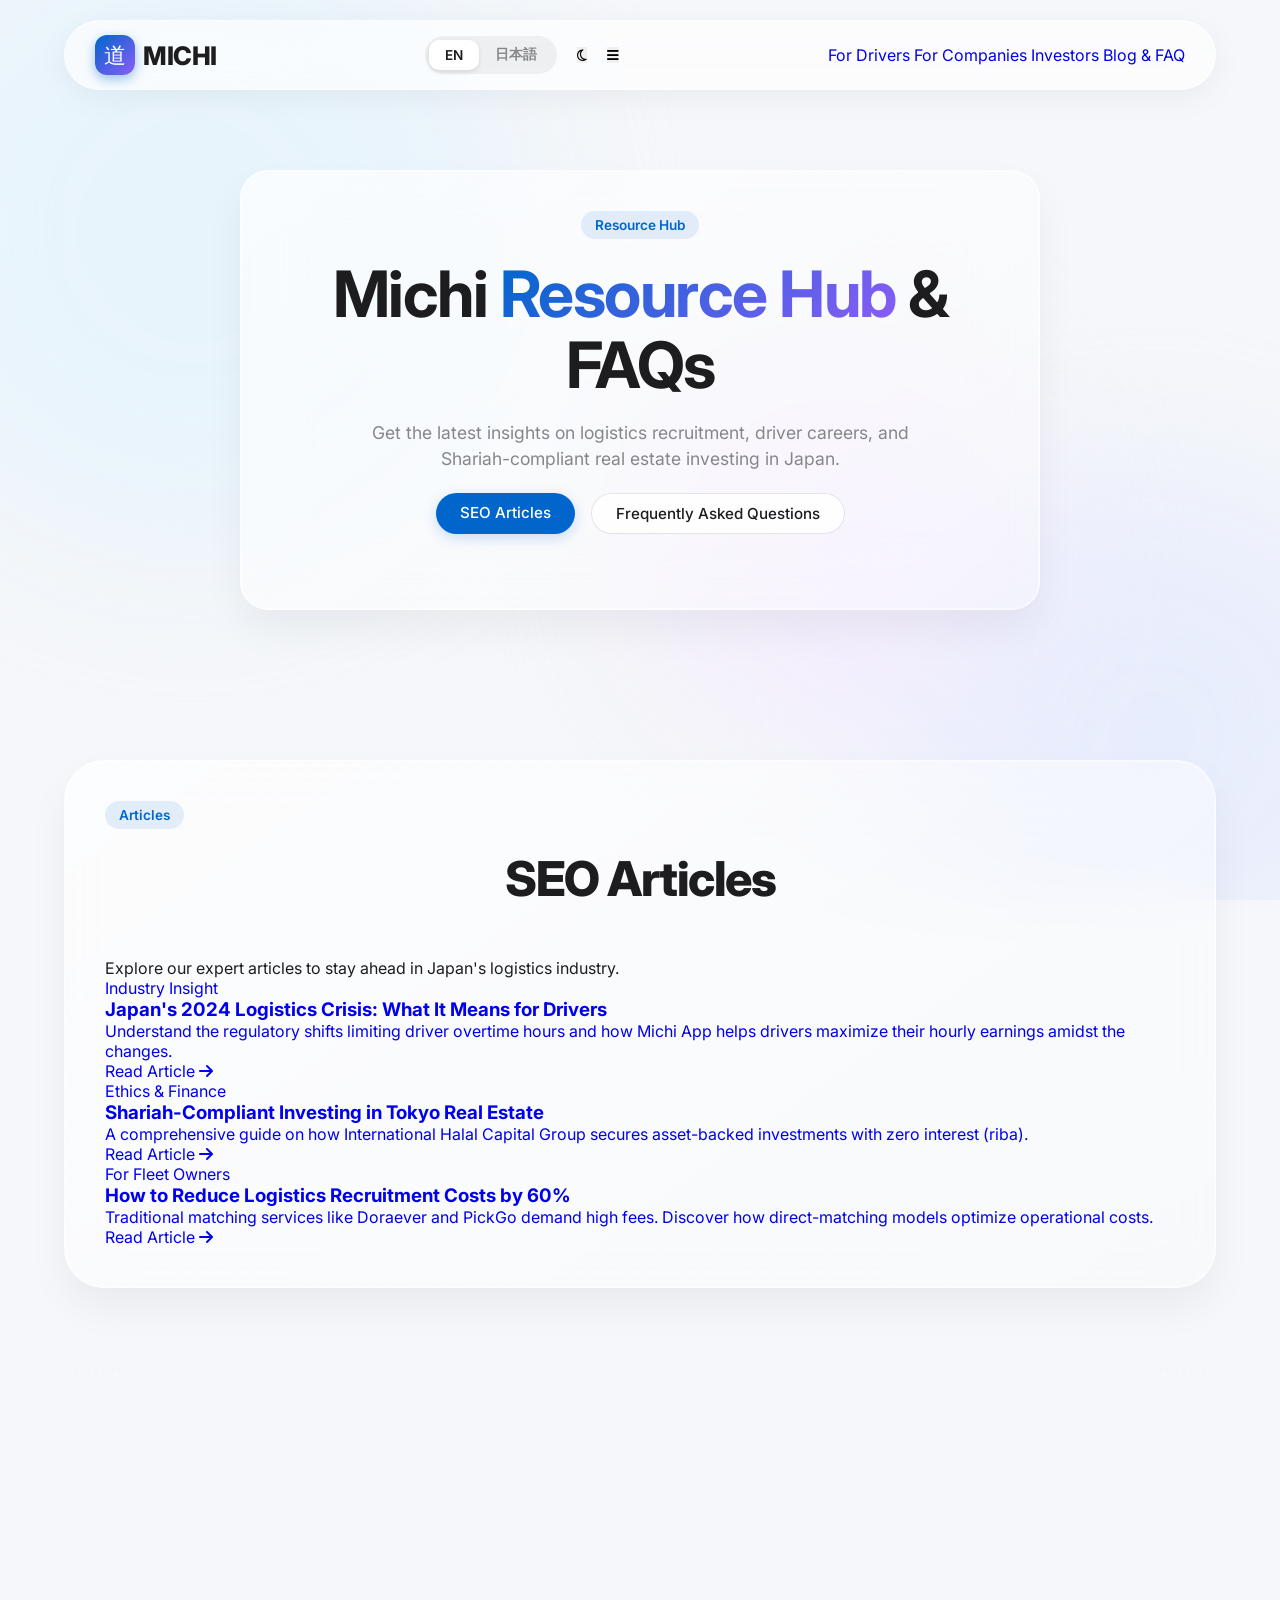
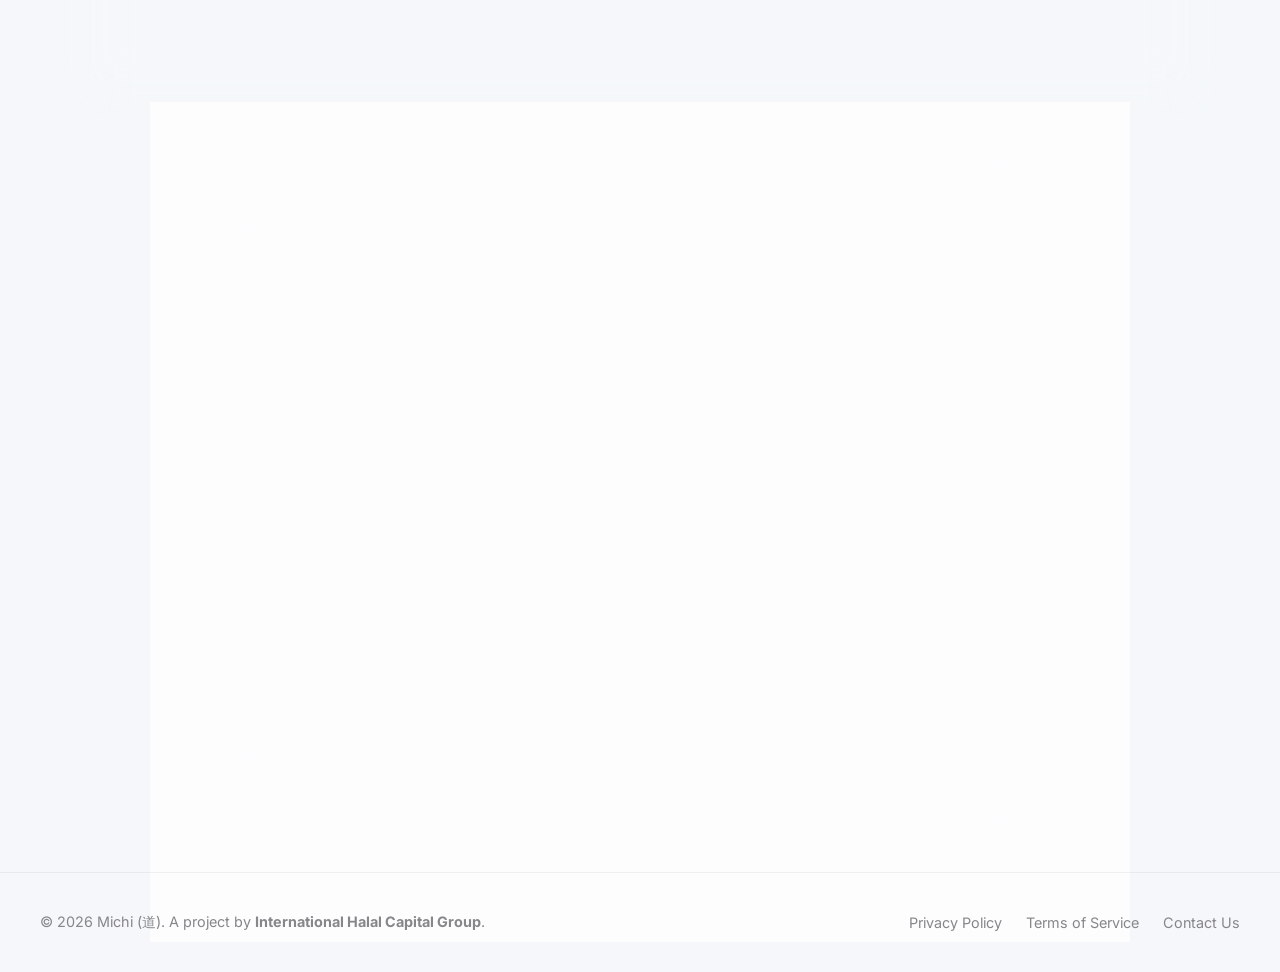
==== blog.html @ d2939b4d "Unify card margins, paddings, and alignment to 90% width across all platform landing pages for cross" ====
<!DOCTYPE html>
<html lang="en">
<head>
    <meta charset="UTF-8">
    <meta name="viewport" content="width=device-width, initial-scale=1.0">
    <title data-i18n="page_title">Michi App (道) | Premium Driver & Logistics Jobs in Japan</title>
    <meta name="description" content="Looking for driver jobs in Japan? Michi App connects professional drivers with top logistics and transport companies. Find reliable drivers or get high-paying driver jobs today.">
    <meta name="keywords" content="Michi, Michi App, Michi Japan, driver jobs Japan, Japan driver recruitment, logistics jobs Japan, find truck driver Japan, logistics matching, 日本のドライバー求人, トラック運転手 求人, 軽貨物ドライバー, 求人マッチング, 道 アプリ, michi アプリ">
    <meta name="author" content="Michi Japan">
    <link rel="canonical" href="https://michi.jp.net/blog.html">
    <link rel="icon" type="image/svg+xml" href="./favicon.svg?v=2">
    <link rel="stylesheet" href="./styles.css">

    <!-- Open Graph / Facebook / Telegram -->
    <meta property="og:type" content="website">
    <meta property="og:url" content="https://michi.jp.net/blog.html">
    <meta property="og:title" content="Michi App (道) | Premium Driver & Logistics Jobs in Japan">
    <meta property="og:description" content="Looking for driver jobs in Japan? Michi App connects professional drivers with top logistics and transport companies. Find reliable drivers or get high-paying driver jobs today.">
    <meta property="og:image" content="https://michi.jp.net/phone-mockup.png">

    <!-- Twitter -->
    <meta property="twitter:card" content="summary_large_image">
    <meta property="twitter:url" content="https://michi.jp.net/blog.html">
    <meta property="twitter:title" content="Michi App (道) | Premium Driver & Logistics Jobs in Japan">
    <meta property="twitter:description" content="Looking for driver jobs in Japan? Michi App connects professional drivers with top logistics and transport companies. Find reliable drivers or get high-paying driver jobs today.">
    <meta property="twitter:image" content="https://michi.jp.net/phone-mockup.png">

    <!-- Using Google Fonts for clean, modern typography similar to iOS -->
    <link rel="preconnect" href="https://fonts.googleapis.com">
    <link rel="preconnect" href="https://fonts.gstatic.com" crossorigin>
    <link href="https://fonts.googleapis.com/css2?family=Inter:wght@300;400;500;600;700;800;900&display=swap" rel="stylesheet">
    <link rel="stylesheet" href="https://cdnjs.cloudflare.com/ajax/libs/font-awesome/6.4.0/css/all.min.css">
</head>
<body>
    <div class="background-blobs">
        <div class="blob blob-1"></div>
        <div class="blob blob-2"></div>
        <div class="blob blob-3"></div>
    </div>

    <nav class="glass-nav">
        <a href="./index.html" class="logo" style="text-decoration: none; color: inherit; display: flex; align-items: center; gap: 8px;">
            <div class="logo-kanji">道</div>
            MICHI
        </a>
        <div class="nav-actions">
            <div class="lang-switcher">
                <button class="lang-btn active" data-lang="en">EN</button>
                <button class="lang-btn" data-lang="ja">日本語</button>
            </div>
            <button class="theme-toggle-btn" id="theme-toggle" aria-label="Toggle theme">
                <i class="fa-regular fa-moon theme-icon-dark"></i>
                <i class="fa-regular fa-sun theme-icon-light" style="display: none;"></i>
            </button>
            <button class="menu-toggle-btn" id="menu-toggle" aria-label="Toggle navigation">
                <i class="fa-solid fa-bars"></i>
            </button>
        </div>
        <div class="dropdown-menu" id="nav-dropdown">
            <a href="./drivers.html" data-i18n="nav_drivers">For Drivers</a>
            <a href="./companies.html" data-i18n="nav_companies">For Companies</a>
            <a href="./investors.html" data-i18n="nav_investors">Investors</a>
            <a href="./blog.html" class="active" data-i18n="nav_blog">Blog & FAQ</a>
        </div>
    </nav>

    <main class="hero-section">
        <div class="glass-container hero-content" style="max-width: 800px; margin: 0 auto; text-align: center;">
            <span class="badge" data-i18n="hero_badge">Resource Hub</span>
            <h1 data-i18n="blog_hero_title">Michi <span class="gradient-text">Resource Hub</span> & FAQs</h1>
            <p class="description" data-i18n="blog_hero_desc" style="max-width: 600px; margin: 20px auto;">
                Get the latest insights on logistics recruitment, driver careers, and Shariah-compliant real estate investing in Japan.
            </p>
            <div class="cta-group" style="justify-content: center;">
                <a href="#articles" class="primary-btn" data-i18n="blog_tab_articles">SEO Articles</a>
                <a href="#faq" class="secondary-btn" data-i18n="blog_tab_faqs">Frequently Asked Questions</a>
            </div>
        </div>
    </main>

    <!-- SEO Articles Section -->
    <section class="investor-section glass-container" id="articles">
        <div class="investor-header">
            <span class="badge" data-i18n="blog_tab_articles">Articles</span>
            <h2 data-i18n="blog_tab_articles">SEO Articles</h2>
            <p class="section-subtitle" data-i18n="blog_hero_desc">Explore our expert articles to stay ahead in Japan's logistics industry.</p>
        </div>
        <div class="blog-grid">
            <!-- Article 1 -->
            <a href="#" class="blog-card">
                <div>
                    <span class="blog-card-tag" data-i18n="article1_tag">Industry Insight</span>
                    <h3 class="blog-card-title" data-i18n="article1_title">Japan's 2024 Logistics Crisis: What It Means for Drivers</h3>
                    <p class="blog-card-desc" data-i18n="article1_desc">Understand the regulatory shifts limiting driver overtime hours and how Michi App helps drivers maximize their hourly earnings amidst the changes.</p>
                </div>
                <div class="blog-card-more">
                    <span data-i18n="article_read_more">Read Article</span> <i class="fa-solid fa-arrow-right"></i>
                </div>
            </a>
            <!-- Article 2 -->
            <a href="#" class="blog-card">
                <div>
                    <span class="blog-card-tag" data-i18n="article2_tag">Ethics & Finance</span>
                    <h3 class="blog-card-title" data-i18n="article2_title">Shariah-Compliant Investing in Tokyo Real Estate</h3>
                    <p class="blog-card-desc" data-i18n="article2_desc">A comprehensive guide on how International Halal Capital Group secures asset-backed investments with zero interest (riba).</p>
                </div>
                <div class="blog-card-more">
                    <span data-i18n="article_read_more">Read Article</span> <i class="fa-solid fa-arrow-right"></i>
                </div>
            </a>
            <!-- Article 3 -->
            <a href="#" class="blog-card">
                <div>
                    <span class="blog-card-tag" data-i18n="article3_tag">For Fleet Owners</span>
                    <h3 class="blog-card-title" data-i18n="article3_title">How to Reduce Logistics Recruitment Costs by 60%</h3>
                    <p class="blog-card-desc" data-i18n="article3_desc">Traditional matching services like Doraever and PickGo demand high fees. Discover how direct-matching models optimize operational costs.</p>
                </div>
                <div class="blog-card-more">
                    <span data-i18n="article_read_more">Read Article</span> <i class="fa-solid fa-arrow-right"></i>
                </div>
            </a>
        </div>
    </section>

    <!-- FAQ Section -->
    <section class="faq-section glass-container" id="faq">
        <h2 class="faq-title" data-i18n="faq_title">Frequently Asked Questions</h2>
        <div class="faq-container">
            <div class="faq-item">
                <button class="faq-question">
                    <span data-i18n="faq_q1">What is Michi App (道) Driver Ecosystem?</span>
                    <span class="faq-icon-wrapper">
                        <i class="fa-solid fa-plus faq-icon"></i>
                    </span>
                </button>
                <div class="faq-answer">
                    <p data-i18n="faq_a1">Michi App is a next-generation logistics matching platform in Japan that directly connects reliable drivers with transport companies. We offer various high-paying options from truck driving to light cargo gig deliveries.</p>
                </div>
            </div>
            <div class="faq-item">
                <button class="faq-question">
                    <span data-i18n="faq_q2">How does it compare to Doraever, PickGo, or Hako-bell?</span>
                    <span class="faq-icon-wrapper">
                        <i class="fa-solid fa-plus faq-icon"></i>
                    </span>
                </button>
                <div class="faq-answer">
                    <p data-i18n="faq_a2">Unlike traditional platforms like Doraever, PickGo, or Hako-bell, Michi provides a unified ecosystem where onboarding is simplified, applications are processed in one-tap, and drivers receive bonus rewards and vehicle support.</p>
                </div>
            </div>
            <div class="faq-item">
                <button class="faq-question">
                    <span data-i18n="faq_q3">Are there high-paying part-time (arubaito) and easy jobs?</span>
                    <span class="faq-icon-wrapper">
                        <i class="fa-solid fa-plus faq-icon"></i>
                    </span>
                </button>
                <div class="faq-answer">
                    <p data-i18n="faq_a3">Yes! We feature highest-paying part-time (arubaito) deliveries and easy, beginner-friendly driving jobs (unlicensed delivery helper or light car driving) starting at high hourly wages.</p>
                </div>
            </div>
            <div class="faq-item">
                <button class="faq-question">
                    <span data-i18n="faq_q4">Can I apply if I have no experience or only a standard license?</span>
                    <span class="faq-icon-wrapper">
                        <i class="fa-solid fa-plus faq-icon"></i>
                    </span>
                </button>
                <div class="faq-answer">
                    <p data-i18n="faq_a4">Absolutely! Many partners on our platform hire drivers with only a standard driver's license (普通免許) for light cargo and local delivery. Full training and onboarding are provided for inexperienced beginners.</p>
                </div>
            </div>
            <div class="faq-item">
                <button class="faq-question">
                    <span data-i18n="role_investor">I am an Investor</span>
                    <span class="faq-icon-wrapper">
                        <i class="fa-solid fa-plus faq-icon"></i>
                    </span>
                </button>
                <div class="faq-answer">
                    <p data-i18n="investor_subtitle">Michi App provides asset-backed, Shariah-compliant investment opportunities, solving Japan's trillion-yen logistics crisis.</p>
                </div>
            </div>
        </div>
    </section>

    <!-- Waitlist Section -->
    <section class="waitlist-section glass-container heavy-glass" id="download">
        <h2 class="dark-heading" data-i18n="download_title">Start Your Journey Today</h2>
        <p class="dark-text large-text" data-i18n="download_desc">Download the Michi app now and connect with Japan's top logistics companies instantly.</p>
        
        <!-- Role Selection Tabs -->
        <div class="role-selector-container">
            <button type="button" class="role-tab active" data-role="driver" data-i18n="role_driver">I am a Driver</button>
            <button type="button" class="role-tab" data-role="company" data-i18n="role_company">I am a Company</button>
            <button type="button" class="role-tab" data-role="investor" data-i18n="role_investor">I am an Investor</button>
        </div>

        <form id="waitlist-form" class="waitlist-form-container">
            <input type="hidden" name="role" id="waitlist-role" value="driver">
            
            <div class="form-inputs-grid">
                <input type="text" name="name" placeholder="Full Name" required class="waitlist-input" id="waitlist-name">
                <input type="email" name="email" placeholder="Email Address" required class="waitlist-input" id="waitlist-email">
                <input type="text" name="company" placeholder="Company Name (Optional)" class="waitlist-input hidden-input" id="waitlist-company">
            </div>
            
            <button type="submit" class="primary-btn large" id="waitlist-submit-btn" data-i18n="btn_join_driver">Join as Driver</button>
        </form>
        <div id="form-message" class="form-message"></div>

        <div class="app-buttons">
            <button type="button" class="store-btn coming-soon"><i class="fa-brands fa-apple"></i> <span data-i18n="download_apple">App Store</span></button>
            <button type="button" class="store-btn coming-soon"><i class="fa-brands fa-google-play"></i> <span data-i18n="download_google">Google Play</span></button>
        </div>
    </section>

    <footer class="glass-footer">
        <div class="footer-content">
            <p data-i18n="footer_copyright">© 2026 Michi (道). A project by <a href="https://halalcapitalgroup.com/" target="_blank" class="parent-company-link"><strong>International Halal Capital Group</strong></a>.</p>
            <div class="footer-links">
                <a href="#" data-i18n="footer_privacy">Privacy Policy</a>
                <a href="#" data-i18n="footer_terms">Terms of Service</a>
                <a href="mailto:info@michi.jp.net" data-i18n="footer_contact">Contact Us</a>
            </div>
        </div>
    </footer>

    <script src="./script.js"></script>
</body>
</html>
---- styles.css ----
:root {
    --bg-color: #f5f7fa;
    --text-main: #1d1d1f;
    --text-secondary: #86868b;
    --primary-color: #0066cc;
    --primary-hover: #004499;
    --glass-bg: rgba(255, 255, 255, 0.65);
    --glass-border: rgba(255, 255, 255, 0.4);
    --glass-shadow: 0 8px 32px rgba(0, 0, 0, 0.05);
    --input-bg: rgba(255, 255, 255, 0.8);
    --input-border: rgba(0, 0, 0, 0.1);
}

body.dark-mode {
    --bg-color: #121214; /* Classic, soft charcoal background (comfortable for night viewing) */
    --text-main: #f5f5f7;
    --text-secondary: #86868b; /* Clean, iOS system gray */
    --primary-color: #0071e3; /* Slightly brighter brand blue for dark mode contrast */
    --primary-hover: #147ce5;
    --glass-bg: rgba(28, 28, 30, 0.5); /* Tactile dark glassmorphism */
    --glass-border: rgba(255, 255, 255, 0.08);
    --glass-shadow: 0 8px 32px rgba(0, 0, 0, 0.25);
    --input-bg: rgba(255, 255, 255, 0.05); /* Cozy dark inputs */
    --input-border: rgba(255, 255, 255, 0.1);
}

/* Dimmer glowing background auroras in dark mode instead of muddy dark colors */
body.dark-mode .blob {
    opacity: 0.15;
}

body.dark-mode .logo-kanji {
    box-shadow: 0 4px 12px rgba(0, 113, 227, 0.3);
}

body.dark-mode .waitlist-form-container {
    background: rgba(28, 28, 30, 0.8);
    box-shadow: 0 10px 30px rgba(0,0,0,0.25);
    border: 1px solid var(--glass-border);
}

body.dark-mode .dark-heading {
    color: #f5f5f7 !important;
}

body.dark-mode .dark-text {
    color: #86868b !important;
}

body.dark-mode .secondary-btn {
    background-color: rgba(255, 255, 255, 0.05);
    border-color: rgba(255, 255, 255, 0.1);
    color: #f5f5f7;
}

body.dark-mode .secondary-btn:hover {
    background-color: rgba(255, 255, 255, 0.1);
}

body.dark-mode .investor-card {
    background: rgba(255, 255, 255, 0.03);
    border-color: rgba(255, 255, 255, 0.08);
}

body.dark-mode .investor-card:hover {
    background: rgba(255, 255, 255, 0.06);
    box-shadow: 0 30px 60px rgba(0, 0, 0, 0.3);
}

/* Active / Click press feedback for a tactile, app-like experience (BonCafe style) */
.primary-btn:active,
.secondary-btn:active,
.theme-toggle:active,
.lang-btn:active,
.store-btn:active,
.investor-card:active,
.feature-card:active {
    transform: translateY(-2px) scale(0.97) !important;
    transition: transform 0.15s cubic-bezier(0.16, 1, 0.3, 1);
}

/* Guarantee Section Styling */
.guarantee-section {
    background: linear-gradient(135deg, rgba(255, 255, 255, 0.8), rgba(0, 102, 204, 0.05));
    border: 1px solid rgba(0, 102, 204, 0.25);
    transition: all 0.3s ease;
}

body.dark-mode .guarantee-section {
    background: linear-gradient(135deg, rgba(28, 28, 30, 0.7), rgba(0, 102, 204, 0.06)) !important;
    border: 1px solid rgba(0, 102, 204, 0.35) !important;
}

* {
    margin: 0;
    padding: 0;
    box-sizing: border-box;
}

a, a:hover, a:focus, a:active {
    text-decoration: none !important;
}

body {
    font-family: 'Inter', -apple-system, BlinkMacSystemFont, "Segoe UI", Roboto, Helvetica, Arial, sans-serif;
    background-color: var(--bg-color);
    color: var(--text-main);
    overflow-x: hidden;
    min-height: 100vh;
}

/* Background animated blobs for modern feel */
.background-blobs {
    position: fixed;
    top: 0;
    left: 0;
    width: 100vw;
    height: 100vh;
    z-index: -1;
    overflow: hidden;
}

.blob {
    position: absolute;
    border-radius: 50%;
    filter: blur(80px);
    opacity: 0.6;
    animation: float 10s infinite ease-in-out alternate;
}

.blob-1 {
    top: -10%;
    left: -10%;
    width: 50vw;
    height: 50vw;
    background: #e0f2fe; /* Light blue */
}

.blob-2 {
    bottom: -10%;
    right: -10%;
    width: 40vw;
    height: 40vw;
    background: #e0e7ff; /* Light indigo */
    animation-delay: -5s;
}

.blob-3 {
    top: 40%;
    left: 50%;
    width: 30vw;
    height: 30vw;
    background: #f3e8ff; /* Light purple */
    animation-delay: -2s;
}

@keyframes float {
    0% { transform: translate(0, 0) scale(1); }
    100% { transform: translate(30px, 50px) scale(1.1); }
}

/* Typography & Utilities */
.jp-text {
    font-size: 0.8em;
    color: var(--text-secondary);
    margin-left: 4px;
}

.jp-subtitle {
    font-size: 1.1rem;
    color: var(--text-secondary);
    margin-bottom: 1.5rem;
    font-weight: 400;
}

.gradient-text {
    background: linear-gradient(135deg, #0066cc, #8b5cf6);
    -webkit-background-clip: text;
    -webkit-text-fill-color: transparent;
    background-clip: text;
}

/* Glassmorphism Utilities */
.glass-nav {
    position: fixed;
    top: 20px;
    left: 50%;
    transform: translateX(-50%);
    width: 90%;
    max-width: 1200px;
    height: 70px;
    background: var(--glass-bg);
    backdrop-filter: blur(20px);
    -webkit-backdrop-filter: blur(20px);
    border: 1px solid var(--glass-border);
    border-radius: 100px;
    display: flex;
    justify-content: space-between;
    align-items: center;
    padding: 0 30px;
    box-shadow: var(--glass-shadow);
    z-index: 100;
}

.glass-nav .logo {
    display: flex;
    align-items: center;
    gap: 12px;
    font-size: 1.6rem;
    font-weight: 800;
    letter-spacing: -0.5px;
}

.logo-kanji {
    display: flex;
    justify-content: center;
    align-items: center;
    width: 40px;
    height: 40px;
    background: linear-gradient(135deg, var(--primary-color), #8b5cf6);
    color: white;
    border-radius: 12px;
    font-size: 1.4rem;
    font-weight: 400;
    box-shadow: 0 4px 12px rgba(0, 102, 204, 0.4);
    font-family: "Yu Mincho", "MS Mincho", serif;
}

.glass-nav .nav-links {
    display: flex;
    gap: 30px;
}

.glass-nav .nav-links a {
    text-decoration: none;
    color: var(--text-main);
    font-weight: 500;
    transition: opacity 0.2s;
}

.glass-nav .nav-links a:hover {
    opacity: 0.7;
}

.nav-actions {
    display: flex;
    align-items: center;
    gap: 20px;
}

.lang-switcher {
    display: flex;
    background: rgba(0,0,0,0.05);
    border-radius: 20px;
    padding: 4px;
}

body.dark-mode .lang-switcher {
    background: rgba(255,255,255,0.05);
}

.theme-toggle {
    background: rgba(0, 0, 0, 0.05);
    border: none;
    width: 36px;
    height: 36px;
    border-radius: 50%;
    display: flex;
    justify-content: center;
    align-items: center;
    color: var(--text-main);
    font-size: 1.1rem;
    cursor: pointer;
    transition: all 0.3s ease;
}

.theme-toggle:hover {
    background: rgba(0, 0, 0, 0.1);
    transform: scale(1.05);
}

body.dark-mode .theme-toggle {
    background: rgba(255, 255, 255, 0.08);
}

body.dark-mode .theme-toggle:hover {
    background: rgba(255, 255, 255, 0.15);
}

.theme-toggle i {
    transition: transform 0.5s ease;
}

.theme-toggle:hover i {
    transform: rotate(15deg);
}

.lang-btn {
    background: transparent;
    border: none;
    padding: 6px 16px;
    border-radius: 10px;
    font-size: 0.85rem;
    font-weight: 600;
    color: var(--text-secondary);
    cursor: pointer;
    transition: all 0.3s ease;
    white-space: nowrap;
}

.lang-btn.active {
    background: white;
    color: var(--text-main);
    box-shadow: 0 2px 5px rgba(0,0,0,0.1);
}

body.dark-mode .lang-btn.active {
    background: rgba(255, 255, 255, 0.15);
    color: var(--text-main);
    box-shadow: 0 2px 5px rgba(0,0,0,0.3);
}

/* Buttons */
button {
    font-family: inherit;
    cursor: pointer;
    border: none;
    transition: all 0.3s ease;
}

.primary-btn {
    background-color: var(--primary-color);
    color: white;
    padding: 10px 24px;
    border-radius: 100px;
    font-weight: 500;
    font-size: 0.95rem;
    box-shadow: 0 4px 14px rgba(0, 102, 204, 0.2);
    transition: all 0.4s cubic-bezier(0.16, 1, 0.3, 1);
}

.primary-btn:hover {
    background-color: var(--primary-hover);
    transform: translateY(-5px);
    box-shadow: 0 10px 25px rgba(0, 102, 204, 0.3);
}

.secondary-btn {
    background-color: rgba(255, 255, 255, 0.8);
    color: var(--text-main);
    padding: 10px 24px;
    border-radius: 100px;
    font-weight: 500;
    font-size: 0.95rem;
    border: 1px solid rgba(0,0,0,0.1);
    transition: all 0.4s cubic-bezier(0.16, 1, 0.3, 1);
}

.secondary-btn:hover {
    background-color: white;
    transform: translateY(-5px);
    box-shadow: 0 10px 20px rgba(0, 0, 0, 0.06);
}

.large {
    padding: 14px 32px;
    font-size: 1.1rem;
}

/* Hero Section */
.hero-section {
    display: flex;
    justify-content: space-between;
    align-items: center;
    max-width: 1200px;
    margin: 0 auto;
    padding: 120px 20px 60px;
    min-height: 80vh;
    gap: 50px;
}

.hero-content {
    flex: 1;
    background: var(--glass-bg);
    backdrop-filter: blur(25px);
    -webkit-backdrop-filter: blur(25px);
    border: 1px solid var(--glass-border);
    border-radius: 28px;
    padding: 40px;
    box-shadow: var(--glass-shadow);
}

.badge {
    display: inline-block;
    padding: 6px 14px;
    background: rgba(0, 102, 204, 0.1);
    color: var(--primary-color);
    border-radius: 100px;
    font-size: 0.85rem;
    font-weight: 600;
    margin-bottom: 20px;
}

.hero-content h1 {
    font-size: 4rem;
    font-weight: 700;
    line-height: 1.1;
    letter-spacing: -1.5px;
    margin-bottom: 10px;
}

.description {
    font-size: 1.1rem;
    color: var(--text-secondary);
    line-height: 1.5;
    margin-bottom: 25px;
    max-width: 95%;
}

.cta-group {
    display: flex;
    gap: 16px;
    margin-bottom: 35px;
}

.stats-row {
    display: flex;
    gap: 30px;
    padding-top: 25px;
    border-top: 1px solid rgba(0,0,0,0.05);
}

.stat-item {
    display: flex;
    align-items: center;
    gap: 12px;
}

.stat-icon-wrapper {
    width: 38px;
    height: 38px;
    border-radius: 10px;
    background: rgba(0, 102, 204, 0.06);
    color: var(--primary-color);
    display: flex;
    justify-content: center;
    align-items: center;
    font-size: 1.1rem;
    transition: all 0.3s ease;
}

body.dark-mode .stat-icon-wrapper {
    background: rgba(255, 255, 255, 0.05);
    color: var(--primary-color);
}

.stat-item:hover .stat-icon-wrapper {
    background: var(--primary-color);
    color: white;
    transform: scale(1.05);
}

.stat-text-group {
    display: flex;
    flex-direction: column;
}

.stat-item h3 {
    font-size: 1.6rem;
    font-weight: 800;
    color: var(--text-main);
    line-height: 1.1;
}

.stat-item p {
    font-size: 0.8rem;
    color: var(--text-secondary);
    font-weight: 500;
    margin-top: 2px;
}

/* Hero Image & Mockup */
.hero-image-container {
    flex: 1;
    display: flex;
    justify-content: center;
    perspective: 1000px;
}

.glass-app-mockup {
    width: 100%;
    max-width: 450px;
    background: rgba(255, 255, 255, 0.4);
    backdrop-filter: blur(25px);
    -webkit-backdrop-filter: blur(25px);
    border: 1px solid var(--glass-border);
    border-radius: 28px;
    box-shadow: var(--glass-shadow);
    padding: 30px;
    transform: rotateY(-10deg) rotateX(5deg);
    transition: transform 0.5s ease;
}

.glass-app-mockup:hover {
    transform: rotateY(0) rotateX(0) translateY(-10px);
}

.mockup-header {
    display: flex;
    gap: 6px;
    margin-bottom: 20px;
    padding-left: 10px;
}

.mockup-dot {
    width: 10px;
    height: 10px;
    border-radius: 50%;
}

.mockup-dot.red { background: #ff5f56; }
.mockup-dot.yellow { background: #ffbd2e; }
.mockup-dot.green { background: #27c93f; }

.mockup-body {
    display: flex;
    flex-direction: column;
    gap: 16px;
}

.mockup-card {
    background: rgba(255, 255, 255, 0.8);
    border-radius: 20px;
    padding: 16px;
    display: flex;
    align-items: center;
    gap: 16px;
    box-shadow: 0 4px 12px rgba(0,0,0,0.03);
    transition: transform 0.2s;
}

.mockup-card.active-card {
    border: 1px solid rgba(0, 102, 204, 0.3);
    box-shadow: 0 8px 24px rgba(0, 102, 204, 0.1);
}

.gradient-bg {
    background: linear-gradient(135deg, #0066cc, #8b5cf6) !important;
    color: white;
}

.mockup-card:hover {
    transform: scale(1.02);
}

.card-icon {
    width: 45px;
    height: 45px;
    border-radius: 12px;
    display: flex;
    justify-content: center;
    align-items: center;
    font-size: 1.2rem;
    color: white;
}

.card-icon i {
    filter: drop-shadow(0 2px 4px rgba(0,0,0,0.1));
}

.card-text h4 {
    font-size: 1rem;
    margin-bottom: 4px;
}

.card-text p {
    font-size: 0.8rem;
    color: var(--primary-color);
    font-weight: 500;
}

.apply-btn {
    margin-left: auto;
    background: var(--text-main);
    color: white;
    padding: 6px 12px;
    border-radius: 100px;
    font-size: 0.8rem;
}

/* Responsive */
@media (max-width: 992px) {
    .hero-section {
        flex-direction: column;
        padding-top: 120px;
    }
    
    .hero-content {
        padding: 30px;
    }
    
    .hero-content h1 {
        font-size: 3rem;
    }
    
    .glass-app-mockup {
        transform: none;
    }
}

@media (max-width: 600px) {
    .glass-nav {
        width: 95%;
        padding: 0 15px;
    }

    
    .hero-content {
        box-shadow: 0 20px 40px rgba(0,0,0,0.08), inset 0 0 0 1px rgba(255,255,255,1);
        background: linear-gradient(135deg, rgba(255,255,255,0.9), rgba(255,255,255,0.6));
        padding: 30px 20px !important;
    }
    
    .hero-content h1 {
        font-size: 2.3rem !important;
    }
    
    .cta-group {
        flex-direction: column;
        gap: 12px;
    }

    .glass-app-mockup {
        padding: 20px 15px !important;
        border-radius: 20px !important;
    }

    .hero-dashboard-widget {
        padding: 25px 20px !important;
        border-radius: 20px !important;
    }
    
    .stats-row {
        flex-direction: row !important;
        justify-content: space-between;
        background: rgba(255, 255, 255, 0.5);
        padding: 15px 12px;
        border-radius: 20px;
        box-shadow: 0 10px 20px rgba(0,0,0,0.05), inset 0 0 0 1px rgba(255,255,255,1);
        gap: 10px;
        margin-top: 30px;
        padding-top: 15px;
        border-top: none;
    }

    body.dark-mode .stats-row {
        background: rgba(28, 28, 30, 0.5);
        box-shadow: 0 10px 20px rgba(0,0,0,0.2), inset 0 0 0 1px rgba(255,255,255,0.05);
    }
    
    .stat-item {
        flex-direction: column;
        align-items: center;
        text-align: center;
        gap: 6px;
    }

    .stat-icon-wrapper {
        width: 32px;
        height: 32px;
        font-size: 0.95rem;
    }

    .stat-text-group {
        align-items: center;
    }
    
    .stat-item h3 { font-size: 1.3rem; margin-bottom: 2px; }
    .stat-item p { font-size: 0.7rem; font-weight: 600; }
}

/* Features Section */
.features-section {
    width: 90%;
    max-width: 1200px;
    margin: 40px auto;
    padding: 0;
    display: grid;
    grid-template-columns: repeat(auto-fit, minmax(300px, 1fr));
    gap: 30px;
    position: relative;
    z-index: 10;
}

.feature-card {
    padding: 50px 30px;
    border-radius: 32px;
    text-align: center;
    background: linear-gradient(145deg, rgba(255,255,255,0.9), rgba(255,255,255,0.4));
    backdrop-filter: blur(40px);
    -webkit-backdrop-filter: blur(40px);
    border: 1px solid rgba(255,255,255,0.8);
    box-shadow: 0 15px 35px rgba(0, 0, 0, 0.04), inset 0 0 0 1px rgba(255, 255, 255, 0.5);
    transition: all 0.6s cubic-bezier(0.25, 0.8, 0.25, 1);
}

.feature-card:hover {
    transform: translateY(-15px);
    box-shadow: 0 30px 60px rgba(0, 102, 204, 0.12), inset 0 0 0 1px rgba(255, 255, 255, 1);
}

.feature-icon-wrapper {
    width: 80px;
    height: 80px;
    margin: 0 auto 30px;
    border-radius: 24px;
    background: linear-gradient(135deg, rgba(255,255,255,1), rgba(255,255,255,0.5));
    display: flex;
    justify-content: center;
    align-items: center;
    box-shadow: 0 10px 25px rgba(0,0,0,0.06), inset 0 0 0 1px rgba(255,255,255,0.8);
    transform: rotate(-5deg);
    transition: all 0.6s cubic-bezier(0.25, 0.8, 0.25, 1);
}

.feature-card:hover .feature-icon-wrapper {
    transform: rotate(0deg) scale(1.1);
    box-shadow: 0 15px 30px rgba(0, 102, 204, 0.15), inset 0 0 0 1px rgba(255,255,255,1);
    background: linear-gradient(135deg, #0066cc, #8b5cf6);
}

.feature-icon {
    font-size: 2rem;
    color: var(--text-main);
    transition: all 0.6s ease;
}

.feature-card:hover .feature-icon {
    color: white;
}

.feature-card h3 {
    font-size: 1.4rem;
    margin-bottom: 5px;
    color: var(--text-main);
}

.jp-text-large {
    font-size: 0.9rem;
    color: var(--primary-color);
    margin-bottom: 15px;
    font-weight: 500;
}

/* Waitlist Section */
.glass-container {
    background: linear-gradient(145deg, rgba(255, 255, 255, 0.7), rgba(255, 255, 255, 0.3));
    backdrop-filter: blur(30px);
    -webkit-backdrop-filter: blur(30px);
    border: 1px solid rgba(255, 255, 255, 0.6);
    box-shadow: 0 20px 40px rgba(0, 0, 0, 0.05), inset 0 0 0 1px rgba(255, 255, 255, 0.4);
    position: relative;
    z-index: 10;
}

.waitlist-section {
    width: 90%;
    max-width: 800px;
    margin: 40px auto;
    padding: 40px;
    text-align: center;
    border-radius: 32px;
}

.waitlist-section h2 {
    font-size: 2.5rem;
    margin-bottom: 10px;
}

.waitlist-form {
    display: flex;
    max-width: 500px;
    margin: 30px auto 0;
    gap: 10px;
}

.waitlist-form input {
    flex: 1;
    padding: 15px 20px;
    border-radius: 100px;
    border: 1px solid rgba(0,0,0,0.1);
    outline: none;
    font-size: 1rem;
    font-family: inherit;
    background: rgba(255,255,255,0.8);
    transition: all 0.3s ease;
}

.waitlist-form input:focus {
    border-color: var(--primary-color);
    box-shadow: 0 0 0 3px rgba(0, 102, 204, 0.1);
}

.glass-footer {
    padding: 40px 20px;
    border-top: 1px solid rgba(0,0,0,0.05);
    margin-top: 50px;
    position: relative;
    z-index: 10;
}

.footer-content {
    max-width: 1200px;
    margin: 0 auto;
    display: flex;
    justify-content: space-between;
    align-items: center;
    flex-wrap: wrap;
    gap: 20px;
}

.footer-content p {
    color: var(--text-secondary);
    font-size: 0.9rem;
}

.footer-links {
    display: flex;
    gap: 24px;
}

.footer-links a {
    color: var(--text-secondary);
    text-decoration: none;
    font-size: 0.9rem;
    transition: color 0.2s ease;
}

.footer-links a:hover {
    color: var(--text-main);
}

@media (max-width: 600px) {
    .footer-content {
        flex-direction: column;
        text-align: center;
    }
}

/* Animated Phone and Floating Badges */
.animated-phone-wrapper {
    position: relative;
    width: 100%;
    max-width: 450px;
    display: flex;
    justify-content: center;
    align-items: center;
}

.phone-mockup-img {
    width: 100%;
    height: auto;
    border-radius: 40px;
    animation: softFloat 6s ease-in-out infinite;
    filter: drop-shadow(0 20px 40px rgba(0, 102, 204, 0.15));
    position: relative;
    z-index: 2;
}

@keyframes softFloat {
    0% { transform: translateY(0px); }
    50% { transform: translateY(-15px); }
    100% { transform: translateY(0px); }
}

.floating-badge {
    position: absolute;
    background: var(--glass-bg);
    backdrop-filter: blur(15px);
    -webkit-backdrop-filter: blur(15px);
    border: 1px solid var(--glass-border);
    border-radius: 20px;
    padding: 12px 16px;
    display: flex;
    align-items: center;
    gap: 12px;
    box-shadow: var(--glass-shadow);
    z-index: 3;
    animation: badgeFloat 5s ease-in-out infinite alternate;
}

.badge-icon {
    font-size: 1.5rem;
    background: white;
    width: 40px;
    height: 40px;
    display: flex;
    justify-content: center;
    align-items: center;
    border-radius: 12px;
    box-shadow: 0 4px 10px rgba(0,0,0,0.05);
    color: var(--text-main);
}

.badge-text strong {
    display: block;
    font-size: 0.9rem;
    color: var(--text-main);
}

.badge-text span {
    font-size: 0.75rem;
    color: var(--text-secondary);
}

.badge-1 {
    top: 10%;
    left: -15%;
    animation-delay: 0s;
}

.badge-2 {
    bottom: 25%;
    right: -20%;
    animation-delay: 1.5s;
}

.badge-3 {
    bottom: 10%;
    left: -10%;
    animation-delay: 3s;
}

@keyframes badgeFloat {
    0% { transform: translateY(0px) rotate(-2deg); }
    100% { transform: translateY(-10px) rotate(2deg); }
}

@media (max-width: 992px) {
    .badge-1 { left: -5%; }
    .badge-2 { right: -5%; }
    .badge-3 { left: 0%; }
}

@media (max-width: 600px) {
    .waitlist-form {
        flex-direction: column;
    }
}

/* App Showcase Section */
.app-showcase-section {
    width: 90%;
    max-width: 1200px;
    margin: 40px auto;
    padding: 0;
    display: flex;
    align-items: center;
    justify-content: space-between;
    gap: 50px;
    position: relative;
    z-index: 10;
}

.showcase-content {
    flex: 1;
    padding: 50px;
    border-radius: 32px;
}

.showcase-content h2 {
    font-size: 2.5rem;
    margin-bottom: 15px;
    letter-spacing: -1px;
}

.animated-phone-wrapper.large-showcase {
    flex: 1.5;
    max-width: 600px;
}

@media (max-width: 992px) {
    .app-showcase-section {
        flex-direction: column;
        text-align: center;
    }
}

/* Mobbin Stats Section */
.mobbin-stats-section {
    position: relative;
    padding: 120px 20px;
    text-align: center;
    max-width: 1000px;
    margin: 0 auto;
    display: flex;
    justify-content: center;
    align-items: center;
    min-height: 40vh;
}

.stats-center {
    z-index: 10;
}

.stats-center p {
    font-size: 1.2rem;
    color: var(--text-secondary);
    margin-bottom: 20px;
    font-weight: 500;
}

.stats-center h2 {
    font-size: 3.5rem;
    font-weight: 800;
    line-height: 1.2;
    letter-spacing: -1.5px;
    color: var(--text-main);
}

.floating-icons {
    position: absolute;
    top: 0; left: 0; width: 100%; height: 100%;
    pointer-events: none;
}

.float-icon {
    position: absolute;
    width: 100px;
    height: 100px;
    background: rgba(255, 255, 255, 0.95);
    border-radius: 50%;
    display: flex;
    justify-content: center;
    align-items: center;
    font-size: 2.8rem;
    color: #1d1d1f;
    box-shadow: 0 20px 40px rgba(0,0,0,0.15);
    backdrop-filter: blur(15px);
    -webkit-backdrop-filter: blur(15px);
    border: 1px solid rgba(255,255,255,0.9);
}

@keyframes floatPath1 {
    0%, 100% { transform: translate(0, 0) rotate(0deg); }
    33% { transform: translate(15px, -25px) rotate(5deg); }
    66% { transform: translate(-10px, -15px) rotate(-5deg); }
}
@keyframes floatPath2 {
    0%, 100% { transform: translate(0, 0); }
    50% { transform: translate(-25px, 20px); }
}
@keyframes floatPath3 {
    0%, 100% { transform: translate(0, 0) scale(1); }
    50% { transform: translate(25px, 25px) scale(1.05); }
}
@keyframes floatPath4 {
    0%, 100% { transform: translate(0, 0) rotate(0deg); }
    25% { transform: translate(20px, 20px) rotate(10deg); }
    50% { transform: translate(0px, 40px) rotate(0deg); }
    75% { transform: translate(-20px, 20px) rotate(-10deg); }
}
@keyframes floatPath5 {
    0%, 100% { transform: translate(0, 0); }
    50% { transform: translate(-20px, -35px); }
}
@keyframes floatPath6 {
    0%, 100% { transform: translate(0, 0) rotate(-8deg); }
    50% { transform: translate(35px, -15px) rotate(8deg); }
}
@keyframes floatPath7 {
    0%, 100% { transform: translate(0, 0) scale(1); }
    33% { transform: translate(-25px, -20px) scale(0.95); }
    66% { transform: translate(15px, -35px) scale(1.05); }
}

.icon-1 { top: 10%; left: 5%; animation: floatPath1 8s ease-in-out infinite; }
.icon-2 { top: 15%; right: 5%; animation: floatPath2 7s ease-in-out infinite; }
.icon-3 { bottom: 10%; left: 10%; animation: floatPath3 9s ease-in-out infinite; }
.icon-4 { bottom: 15%; right: 10%; animation: floatPath4 12s linear infinite; }
.icon-5 { top: 50%; left: -2%; animation: floatPath5 6.5s ease-in-out infinite; }
.icon-6 { top: 40%; right: -2%; animation: floatPath6 8.5s ease-in-out infinite; }
.icon-7 { top: 0%; left: 50%; margin-left: -50px; animation: floatPath7 11s ease-in-out infinite; }

/* Investor Section Redesign */
.investor-section {
    width: 90%;
    max-width: 1200px;
    margin: 40px auto;
    padding: 40px;
    border-radius: 40px;
    position: relative;
    overflow: hidden;
}

/* Centralized Grid Spacing for Comparison, FAQ & Contact containers */
.comparison-section,
.faq-section,
.contact-section-container {
    width: 90%;
    max-width: 1200px;
    margin: 40px auto;
    padding: 40px;
    border-radius: 40px;
    box-sizing: border-box;
}

.investor-section h2 {
    font-size: 3rem;
    text-align: center;
    margin-bottom: 50px;
    font-weight: 800;
    letter-spacing: -1.5px;
}

.investor-grid {
    display: grid;
    grid-template-columns: repeat(4, 1fr);
    gap: 20px;
}

.investor-card {
    background: rgba(255, 255, 255, 0.4);
    backdrop-filter: blur(20px);
    -webkit-backdrop-filter: blur(20px);
    padding: 45px 35px;
    border-radius: 32px;
    border: 1px solid rgba(255, 255, 255, 0.5);
    box-shadow: 0 15px 35px rgba(0,0,0,0.03);
    transition: all 0.5s cubic-bezier(0.4, 0, 0.2, 1);
    display: flex;
    flex-direction: column;
    align-items: flex-start;
}

.investor-card:hover {
    transform: translateY(-12px);
    background: rgba(255, 255, 255, 0.7);
    box-shadow: 0 30px 60px rgba(0, 102, 204, 0.1);
    border-color: var(--primary-color);
}

.investor-icon {
    width: 60px;
    height: 60px;
    background: rgba(0, 102, 204, 0.08);
    color: var(--primary-color);
    border-radius: 18px;
    display: flex;
    justify-content: center;
    align-items: center;
    font-size: 1.6rem;
    margin-bottom: 25px;
    transition: all 0.3s ease;
}

.investor-card:hover .investor-icon {
    background: var(--primary-color);
    color: white;
    transform: rotate(10deg) scale(1.1);
}

.investor-card h3 {
    font-size: 1.15rem;
    margin-bottom: 12px;
    font-weight: 700;
    color: var(--text-main);
    line-height: 1.3;
}

.investor-card p {
    color: var(--text-secondary);
    line-height: 1.6;
    font-size: 0.9rem;
}

.app-buttons {
    display: flex;
    justify-content: center;
    gap: 20px;
    margin-top: 40px;
}

.store-btn {
    display: flex;
    align-items: center;
    gap: 12px;
    background: #111;
    color: white;
    padding: 16px 36px;
    border-radius: 16px;
    font-size: 1.3rem;
    font-weight: 600;
    box-shadow: 0 10px 20px rgba(0,0,0,0.2);
    transition: all 0.3s ease;
}

.store-btn i {
    font-size: 1.8rem;
}

.waitlist-form-container {
    display: flex;
    gap: 15px;
    max-width: 600px;
    margin: 40px auto 20px;
    background: white;
    padding: 8px;
    border-radius: 20px;
    box-shadow: 0 10px 30px rgba(0,0,0,0.05);
}

.waitlist-input {
    flex: 1;
    border: none;
    padding: 15px 25px;
    font-size: 1.1rem;
    outline: none;
    background: transparent;
    font-family: 'Inter', sans-serif;
}

.form-message {
    margin-top: 10px;
    font-weight: 600;
    min-height: 24px;
}

.form-message.success { color: #27c93f; }
.form-message.error { color: #ff5f56; }

.store-btn.coming-soon {
    position: relative;
    opacity: 0.8;
}

.store-btn.coming-soon:after {
    content: 'Coming Soon';
    position: absolute;
    top: -10px;
    right: -10px;
    background: var(--primary-color);
    color: white;
    font-size: 0.6rem;
    padding: 4px 8px;
    border-radius: 8px;
    font-weight: 700;
    text-transform: uppercase;
    letter-spacing: 1px;
}

.store-btn:hover {
    transform: translateY(-3px);
    box-shadow: 0 15px 30px rgba(0,0,0,0.3);
    background: #000;
}

.heavy-glass {
    background: rgba(255, 255, 255, 0.75);
    backdrop-filter: blur(40px);
    -webkit-backdrop-filter: blur(40px);
    border: 2px solid rgba(255, 255, 255, 0.9);
    box-shadow: 0 30px 60px rgba(0, 0, 0, 0.12), inset 0 0 0 1px rgba(255,255,255,0.5);
    padding: 80px 40px;
}

.dark-heading {
    font-size: 3.2rem !important;
    color: #111 !important;
    font-weight: 800 !important;
    letter-spacing: -1px;
}

.dark-text {
    color: #333 !important;
}

.large-text {
    font-size: 1.3rem !important;
    max-width: 700px;
    margin: 0 auto;
    font-weight: 500;
}

.parent-company-link {
    color: inherit;
    text-decoration: none !important;
    transition: all 0.3s ease;
}

.parent-company-link:hover {
    color: var(--primary-color);
    text-decoration: none !important;
}



@media (max-width: 1200px) {
    .investor-grid {
        grid-template-columns: repeat(2, 1fr);
    }
    .mobbin-stats-section { padding: 120px 20px; }
    .icon-5 { left: 0%; }
    .icon-6 { right: 0%; }
}

@media (max-width: 768px) {
    .investor-grid {
        grid-template-columns: 1fr;
    }
}

@media (max-width: 992px) {
    .mobbin-stats-section { padding: 100px 20px; }
    .stats-center h2 { font-size: 2.8rem; }
    .float-icon { width: 70px; height: 70px; font-size: 1.8rem; }
    .icon-1 { top: 5%; left: 2%; }
    .icon-2 { top: 5%; right: 2%; }
    .icon-3 { bottom: 5%; left: 5%; }
    .icon-4 { bottom: 5%; right: 5%; }
    .icon-7 { margin-left: -35px; top: -5%; }
}

@media (max-width: 600px) {
    .mobbin-stats-section { padding: 80px 20px; }
    .stats-center h2 { font-size: 2.2rem; }
    .float-icon { width: 50px; height: 50px; font-size: 1.3rem; }
    .icon-5, .icon-6 { display: none; }
    .icon-1 { top: 2%; left: 0%; }
    .icon-2 { top: 2%; right: 0%; }
    .icon-3 { bottom: 2%; left: 2%; }
    .icon-4 { bottom: 2%; right: 2%; }
    .icon-7 { margin-left: -25px; top: -8%; }
    .app-buttons { flex-direction: column; align-items: center; }
}

@media (max-width: 800px) {
    /* Navbar fixes for mobile */
    .glass-nav {
        padding: 0 15px;
        height: 60px;
        top: 10px;
        width: 95%;
    }
    
    .glass-nav .primary-btn {
        display: none; /* Hide Waitlist button on mobile to save space */
    }
    
    .glass-nav .nav-links {
        display: flex;
        gap: 12px;
    }
    
    .glass-nav .nav-links a {
        font-size: 0.85rem;
        font-weight: 600;
    }
    
    .glass-nav .logo {
        font-size: 1.25rem;
        gap: 6px;
    }
    
    .logo-kanji {
        width: 32px;
        height: 32px;
        font-size: 1.1rem;
        border-radius: 8px;
    }
    
    .nav-actions {
        gap: 8px;
    }
    
    .lang-btn {
        padding: 4px 6px;
        font-size: 0.75rem;
    }
    
    /* App buttons fixes for mobile */
    .app-buttons {
        gap: 15px;
        margin-top: 30px;
    }
    
    .store-btn {
        padding: 12px 25px;
        font-size: 1.1rem;
        width: 100%;
        max-width: 250px;
        justify-content: center;
    }
    
    .store-btn i {
        font-size: 1.5rem;
    }
    
    .dark-heading {
        font-size: 2.2rem !important;
        line-height: 1.2;
    }
    
    .heavy-glass {
        padding: 50px 20px;
    }
}

/* Michi App Mockup Styles */
.phone-mockup-container {
    position: relative;
    width: 100%;
    max-width: 450px;
    margin: 0 auto;
    display: flex;
    justify-content: center;
    align-items: center;
    animation: softFloat 6s ease-in-out infinite;
}

.phone-mockup-img {
    width: 100%;
    height: auto;
    border-radius: 40px;
    filter: drop-shadow(0 20px 40px rgba(0, 102, 204, 0.15));
}

@keyframes softFloat {
    0% { transform: translateY(0); }
    50% { transform: translateY(-15px); }
    100% { transform: translateY(0); }
}

@media (max-width: 600px) {
    .phone-mockup-container {
        max-width: 320px;
    }
    .modal-content {
        padding: 25px 20px !important;
        border-radius: 20px !important;
    }
}

/* Modal Styling for Hire Drivers / Business Waitlist */
.modal-overlay {
    position: fixed;
    top: 0;
    left: 0;
    width: 100%;
    height: 100%;
    background: rgba(20, 14, 11, 0.4);
    backdrop-filter: blur(8px);
    -webkit-backdrop-filter: blur(8px);
    z-index: 1000;
    display: flex;
    justify-content: center;
    align-items: center;
    opacity: 0;
    pointer-events: none;
    transition: opacity 0.3s ease;
    overflow-y: auto;
    padding: 20px 10px;
}

.modal-overlay.open {
    opacity: 1;
    pointer-events: auto;
}

.modal-content {
    width: 90%;
    max-width: 500px;
    padding: 40px;
    border-radius: 32px;
    position: relative;
    transform: scale(0.9);
    transition: transform 0.3s cubic-bezier(0.25, 0.8, 0.25, 1);
    box-shadow: 0 20px 50px rgba(0,0,0,0.15);
    max-height: 90vh;
    overflow-y: auto;
}

.modal-overlay.open .modal-content {
    transform: scale(1);
}

.modal-close {
    position: absolute;
    top: 20px;
    right: 20px;
    background: rgba(0, 0, 0, 0.05);
    border: none;
    width: 32px;
    height: 32px;
    border-radius: 50%;
    font-size: 1.2rem;
    font-weight: 700;
    cursor: pointer;
    display: flex;
    justify-content: center;
    align-items: center;
    color: var(--text-main);
    transition: all 0.2s ease;
}

body.dark-mode .modal-close {
    background: rgba(255, 255, 255, 0.1);
}

.modal-close:hover {
    background: rgba(0, 0, 0, 0.1);
    transform: rotate(90deg);
}

body.dark-mode .modal-close:hover {
    background: rgba(255, 255, 255, 0.2);
}

.modal-content h2 {
    font-size: 1.8rem;
    margin-bottom: 10px;
    font-weight: 800;
    text-align: center;
    color: var(--text-main);
}

.modal-content p {
    font-size: 0.95rem;
    color: var(--text-secondary);
    margin-bottom: 25px;
    text-align: center;
    line-height: 1.5;
}

.modal-form {
    display: flex;
    flex-direction: column;
    gap: 15px;
}

.modal-input {
    width: 100%;
    padding: 15px;
    border-radius: 12px;
    background: var(--input-bg);
    border: 1px solid var(--input-border);
    color: var(--text-main);
    font-size: 1rem;
    outline: none;
    transition: all 0.3s ease;
}

.modal-input:focus {
    border-color: var(--primary-color);
    box-shadow: 0 0 0 3px rgba(0, 102, 204, 0.15);
}

/* Highlights & Infographics styles for Investors page */
.highlights-grid {
    display: grid;
    grid-template-columns: repeat(3, 1fr);
    gap: 30px;
}

.highlight-card {
    background: var(--glass-bg);
    border: 1px solid var(--glass-border);
    padding: 35px 30px;
    border-radius: 28px;
    box-shadow: var(--glass-shadow);
    transition: all 0.3s ease;
    display: flex;
    flex-direction: column;
}

.highlight-card:hover {
    transform: translateY(-8px);
    border-color: var(--primary-color);
}

.highlight-card:active {
    transform: translateY(-4px) scale(0.985);
}

.highlight-header {
    margin-bottom: 20px;
}

.highlight-tag {
    display: inline-block;
    font-size: 0.75rem;
    font-weight: 700;
    text-transform: uppercase;
    letter-spacing: 0.8px;
    padding: 4px 10px;
    border-radius: 20px;
    margin-bottom: 12px;
}

.highlight-tag.warning {
    background: rgba(245, 158, 11, 0.1);
    color: #f5f5f7; /* Keep visible */
}

body:not(.dark-mode) .highlight-tag.warning {
    color: #b45309;
}

.highlight-tag.primary {
    background: rgba(0, 102, 204, 0.1);
    color: var(--primary-color);
}

.highlight-tag.success {
    background: rgba(16, 185, 129, 0.1);
    color: #f5f5f7;
}

body:not(.dark-mode) .highlight-tag.success {
    color: #047857;
}

.highlight-card h3 {
    font-size: 1.3rem;
    font-weight: 800;
    color: var(--text-main);
    letter-spacing: -0.3px;
}

.highlight-metric {
    display: flex;
    flex-direction: column;
    margin-bottom: 20px;
}

.metric-num {
    font-size: 3rem;
    font-weight: 900;
    color: var(--text-main);
    line-height: 1;
    letter-spacing: -1px;
}

.metric-unit {
    font-size: 0.85rem;
    font-weight: 600;
    color: var(--text-secondary);
    margin-top: 5px;
}

.infographic-bar-container {
    width: 100%;
    height: 8px;
    background: rgba(0,0,0,0.05);
    border-radius: 4px;
    overflow: hidden;
    margin-bottom: 20px;
}

body.dark-mode .infographic-bar-container {
    background: rgba(255,255,255,0.08);
}

.infographic-bar {
    height: 100%;
    border-radius: 4px;
}

.infographic-bar.warning-bar {
    background: linear-gradient(90deg, #f59e0b, #d97706);
}

.infographic-bar.success-bar {
    background: linear-gradient(90deg, #10b981, #059669);
}

.infographic-trend {
    height: 40px;
    position: relative;
    margin-bottom: 20px;
    display: flex;
    align-items: flex-end;
}

.trend-line-svg {
    width: 100%;
    height: 100%;
}

.trend-dot {
    position: absolute;
    width: 8px;
    height: 8px;
    background: var(--primary-color);
    border-radius: 50%;
    right: 0;
    top: 5px;
    box-shadow: 0 0 10px var(--primary-color);
    animation: trendPulse 2s infinite ease-in-out;
}

@keyframes trendPulse {
    0% { transform: scale(1); box-shadow: 0 0 5px var(--primary-color); }
    50% { transform: scale(1.4); box-shadow: 0 0 15px var(--primary-color); }
    100% { transform: scale(1); box-shadow: 0 0 5px var(--primary-color); }
}

.highlight-text {
    font-size: 0.9rem;
    line-height: 1.5;
    color: var(--text-secondary);
}

/* Redesigned Guarantee Section layout */
.guarantee-grid {
    display: grid;
    grid-template-columns: 1.2fr 1fr;
    gap: 50px;
    align-items: center;
}

.safety-chart-card {
    background: rgba(255, 255, 255, 0.03);
    border: 1px solid var(--glass-border);
    padding: 40px;
    border-radius: 24px;
    box-shadow: var(--glass-shadow);
    flex: 1;
    display: flex;
    flex-direction: column;
    justify-content: center;
    gap: 30px;
    box-sizing: border-box;
}

body.dark-mode .safety-chart-card {
    background: rgba(255, 255, 255, 0.03);
}

.chart-card-title {
    font-size: 1.15rem;
    font-weight: 800;
    color: var(--text-main);
    margin-bottom: 25px;
    letter-spacing: -0.2px;
}

.safety-bar-wrapper {
    margin-bottom: 30px;
}

.safety-bar-label {
    display: flex;
    justify-content: space-between;
    font-size: 0.8rem;
    font-weight: 700;
    color: var(--text-main);
    margin-bottom: 10px;
}

.safety-progress-bar {
    width: 100%;
    height: 16px;
    background: rgba(0,0,0,0.05);
    border-radius: 8px;
    display: flex;
    overflow: hidden;
}

body.dark-mode .safety-progress-bar {
    background: rgba(255,255,255,0.08);
}

.progress-segment {
    height: 100%;
}

.progress-segment.guarantee-segment {
    background: linear-gradient(90deg, #0071e3, #10b981);
}

.progress-segment.growth-segment {
    background: linear-gradient(90deg, #8b5cf6, #ec4899);
}

.safety-legend {
    display: flex;
    flex-direction: column;
    gap: 20px;
}

.legend-item {
    display: flex;
    align-items: flex-start;
    gap: 15px;
}

.legend-dot {
    width: 12px;
    height: 12px;
    border-radius: 50%;
    flex-shrink: 0;
    margin-top: 3px;
}

.legend-dot.guarantee-dot {
    background: #10b981;
}

.legend-dot.growth-dot {
    background: #8b5cf6;
}

.legend-item strong {
    display: block;
    font-size: 0.95rem;
    font-weight: 700;
    color: var(--text-main);
    margin-bottom: 4px;
}

.legend-item p {
    font-size: 0.85rem;
    line-height: 1.4;
    color: var(--text-secondary);
}

@media (max-width: 991px) {
    .highlights-grid {
        grid-template-columns: 1fr;
    }
    .guarantee-grid {
        grid-template-columns: 1fr;
        gap: 30px;
    }
}

/* Competitive Comparison Table */
.comparison-table-wrapper {
    margin-top: 40px;
    overflow-x: auto;
    border-radius: 24px;
    border: 1px solid var(--glass-border);
    background: rgba(255, 255, 255, 0.3);
    box-shadow: var(--glass-shadow);
}

body.dark-mode .comparison-table-wrapper {
    background: rgba(28, 28, 30, 0.3);
}

.comparison-table {
    width: 100%;
    border-collapse: collapse;
    text-align: left;
    min-width: 750px;
}

.table-header th {
    padding: 22px 24px;
    font-size: 0.95rem;
    font-weight: 800;
    color: var(--text-main);
    border-bottom: 1px solid var(--glass-border);
    background: rgba(0, 0, 0, 0.02);
    text-transform: uppercase;
    letter-spacing: 0.8px;
}

body.dark-mode .table-header th {
    background: rgba(255, 255, 255, 0.02);
}

.table-row {
    border-bottom: 1px solid var(--glass-border);
    transition: all 0.2s ease;
}

.table-row:last-child {
    border-bottom: none;
}

.table-row:hover {
    background: rgba(255, 255, 255, 0.4);
}

body.dark-mode .table-row:hover {
    background: rgba(255, 255, 255, 0.03);
}

.table-row.michi-row {
    background: rgba(0, 102, 204, 0.03);
}

body.dark-mode .table-row.michi-row {
    background: rgba(0, 113, 227, 0.05);
}

.table-row.michi-row:hover {
    background: rgba(0, 102, 204, 0.06);
}

.table-cell {
    padding: 20px 24px;
    font-size: 0.95rem;
    color: var(--text-main);
    font-weight: 500;
}

.table-cell.feature-name {
    font-weight: 700;
}

.table-cell.michi-cell {
    color: var(--primary-color);
    font-weight: 700;
}

.table-cell .status-icon {
    font-size: 1.15rem;
    margin-right: 8px;
    vertical-align: middle;
}

.status-icon.yes {
    color: #10b981;
}

.status-icon.no {
    color: #ef4444;
}

.status-icon.warning {
    color: #f59e0b;
}

/* Convenience Grid Showcase (2x2) */
.convenience-grid-showcase {
    display: grid;
    grid-template-columns: 1fr 1fr;
    gap: 20px;
}

.convenience-card {
    background: var(--glass-bg);
    border: 1px solid var(--glass-border);
    border-radius: 24px;
    padding: 25px;
    box-shadow: var(--glass-shadow);
    transition: all 0.3s cubic-bezier(0.25, 0.8, 0.25, 1);
    display: flex;
    flex-direction: column;
    align-items: flex-start;
    cursor: pointer;
}

.convenience-card:hover {
    transform: translateY(-5px);
    border-color: var(--primary-color);
    box-shadow: 0 15px 35px rgba(0, 102, 204, 0.08);
}

.convenience-card:active {
    transform: translateY(-2px) scale(0.97);
}

.convenience-card-icon {
    width: 46px;
    height: 46px;
    border-radius: 12px;
    display: flex;
    justify-content: center;
    align-items: center;
    font-size: 1.25rem;
    margin-bottom: 15px;
    transition: all 0.3s ease;
}

.convenience-card:hover .convenience-card-icon {
    transform: rotate(-5deg) scale(1.08);
}

.convenience-card h4 {
    font-size: 1rem;
    font-weight: 800;
    color: var(--text-main);
    margin-bottom: 6px;
    letter-spacing: -0.2px;
}

.convenience-card p {
    font-size: 0.85rem;
    line-height: 1.4;
    color: var(--text-secondary);
}

/* Premium Logistics Cards */
.investor-card-premium {
    background: var(--glass-bg);
    border: 1px solid var(--glass-border);
    border-radius: 28px;
    padding: 40px;
    box-shadow: var(--glass-shadow);
    transition: all 0.3s cubic-bezier(0.25, 0.8, 0.25, 1);
    position: relative;
    overflow: hidden;
    display: flex;
    flex-direction: column;
    align-items: flex-start;
}

.investor-card-premium::before {
    content: '';
    position: absolute;
    top: 0;
    left: 0;
    width: 6px;
    height: 100%;
    background: var(--primary-color);
}

.investor-card-premium.purple::before {
    background: #8b5cf6;
}

.investor-card-premium:hover {
    transform: translateY(-6px);
    box-shadow: 0 20px 40px rgba(0,0,0,0.06);
    border-color: rgba(0, 102, 204, 0.25);
}

body.dark-mode .investor-card-premium:hover {
    box-shadow: 0 20px 40px rgba(0,0,0,0.25);
    border-color: rgba(255, 255, 255, 0.15);
}

.investor-card-premium:active {
    transform: translateY(-2px) scale(0.985);
}

/* Comparison Badges and Highlight Styling */
.comparison-pill {
    display: inline-flex;
    align-items: center;
    gap: 8px;
    padding: 6px 14px;
    border-radius: 12px;
    font-size: 0.88rem;
    font-weight: 600;
}

.comparison-pill.success {
    background: rgba(16, 185, 129, 0.08);
    color: #059669;
}
body.dark-mode .comparison-pill.success {
    background: rgba(16, 185, 129, 0.15);
    color: #34d399;
}

.comparison-pill.neutral {
    background: rgba(120, 120, 128, 0.08);
    color: var(--text-secondary);
}
body.dark-mode .comparison-pill.neutral {
    background: rgba(255, 255, 255, 0.05);
}

.comparison-pill.warning {
    background: rgba(245, 158, 11, 0.08);
    color: #d97706;
}
body.dark-mode .comparison-pill.warning {
    background: rgba(245, 158, 11, 0.15);
    color: #fbbf24;
}

.comparison-table th.michi-header {
    background: linear-gradient(180deg, rgba(0, 102, 204, 0.15), rgba(0, 102, 204, 0.03)) !important;
    border-top: 3px solid var(--primary-color) !important;
    border-left: 2px solid rgba(0, 102, 204, 0.4) !important;
    border-right: 2px solid rgba(0, 102, 204, 0.4) !important;
    border-bottom: 2px solid var(--primary-color) !important;
    position: relative;
}

body.dark-mode .comparison-table th.michi-header {
    background: linear-gradient(180deg, rgba(0, 113, 227, 0.2), rgba(0, 113, 227, 0.04)) !important;
    border-top: 3px solid #0071e3 !important;
    border-left: 2px solid rgba(0, 113, 227, 0.5) !important;
    border-right: 2px solid rgba(0, 113, 227, 0.5) !important;
}

.comparison-table td.michi-column-cell {
    background: rgba(0, 102, 204, 0.04) !important;
    border-left: 2px solid rgba(0, 102, 204, 0.4) !important;
    border-right: 2px solid rgba(0, 102, 204, 0.4) !important;
    font-weight: 600;
}

body.dark-mode .comparison-table td.michi-column-cell {
    background: rgba(0, 113, 227, 0.05) !important;
    border-left: 2px solid rgba(0, 113, 227, 0.5) !important;
    border-right: 2px solid rgba(0, 113, 227, 0.5) !important;
}

/* 3D Row Hover Effect */
.comparison-table tr {
    transition: background 0.3s, transform 0.3s;
}

.comparison-table tr:hover {
    background: rgba(255, 255, 255, 0.05);
}

body.dark-mode .comparison-table tr:hover {
    background: rgba(255, 255, 255, 0.02);
}

.comparison-table tr:hover td.michi-column-cell {
    background: rgba(0, 102, 204, 0.08) !important;
    transform: scale(1.015);
    box-shadow: 0 4px 15px rgba(0, 102, 204, 0.1);
}

body.dark-mode .comparison-table tr:hover td.michi-column-cell {
    background: rgba(0, 113, 227, 0.1) !important;
}

/* Hero Split Layout */
.hero-split-grid {
    display: grid;
    grid-template-columns: 1.15fr 0.85fr;
    gap: 40px;
    align-items: center;
    max-width: 1200px;
    margin: 0 auto;
    width: 100%;
}

.hero-split-grid .hero-content h1 {
    font-size: 3.3rem !important;
    line-height: 1.12;
    margin-bottom: 15px;
    letter-spacing: -1.2px;
}

.hero-split-grid .hero-content .description {
    font-size: 1.05rem !important;
    line-height: 1.5;
    margin-bottom: 25px;
}

.hero-dashboard-widget {
    background: rgba(255, 255, 255, 0.4);
    border: 1px solid var(--glass-border);
    border-radius: 28px;
    padding: 40px;
    box-shadow: var(--glass-shadow);
    display: flex;
    flex-direction: column;
    gap: 20px;
    position: relative;
    overflow: hidden;
}

body.dark-mode .hero-dashboard-widget {
    background: rgba(28, 28, 30, 0.4);
}

.widget-header {
    display: flex;
    justify-content: space-between;
    align-items: center;
    font-size: 0.75rem;
    font-weight: 700;
}

.widget-status {
    color: var(--primary-color);
    display: flex;
    align-items: center;
    gap: 6px;
}

.pulse-dot {
    width: 6px;
    height: 6px;
    background: var(--primary-color);
    border-radius: 50%;
    animation: pulseGlow 1.5s infinite ease-in-out;
}

@keyframes pulseGlow {
    0% { transform: scale(1); opacity: 1; }
    50% { transform: scale(1.5); opacity: 0.5; }
    100% { transform: scale(1); opacity: 1; }
}

.widget-code {
    color: var(--text-secondary);
}

.widget-main-metric {
    display: flex;
    flex-direction: column;
}

.widget-label {
    font-size: 0.85rem;
    color: var(--text-secondary);
    font-weight: 600;
}

.widget-value {
    font-size: 3.2rem;
    font-weight: 900;
    color: var(--text-main);
    letter-spacing: -1.5px;
    margin-top: 4px;
    line-height: 1;
}

.widget-mini-grid {
    display: grid;
    grid-template-columns: 1fr 1fr;
    gap: 15px;
}

.widget-mini-card {
    background: rgba(0, 102, 204, 0.03);
    border: 1px solid rgba(0, 102, 204, 0.05);
    border-radius: 18px;
    padding: 15px;
    display: flex;
    flex-direction: column;
    gap: 4px;
}

body.dark-mode .widget-mini-card {
    background: rgba(255, 255, 255, 0.02);
    border-color: rgba(255, 255, 255, 0.05);
}

.widget-mini-card span {
    font-size: 0.75rem;
    color: var(--text-secondary);
    font-weight: 600;
}

.widget-mini-card strong {
    font-size: 1.3rem;
    font-weight: 800;
    color: var(--text-main);
}

.widget-footer-bar {
    display: flex;
    justify-content: space-between;
    align-items: center;
    border-top: 1px solid var(--glass-border);
    padding-top: 15px;
    font-size: 0.8rem;
    font-weight: 700;
    color: var(--text-secondary);
}

.platform-stats-row {
    display: flex;
    gap: 30px;
    margin-top: 30px;
    padding-top: 25px;
    border-top: 1px solid var(--glass-border);
}

.p-stat {
    display: flex;
    flex-direction: column;
}

.p-stat strong {
    font-size: 1.8rem;
    font-weight: 800;
    color: var(--primary-color);
    line-height: 1.2;
}

.p-stat span {
    font-size: 0.8rem;
    font-weight: 600;
    color: var(--text-secondary);
    margin-top: 4px;
}

/* Form Section Split Layout */
.form-split-grid {
    display: grid;
    grid-template-columns: 1fr 1.1fr;
    gap: 60px;
    align-items: center;
    width: 100%;
}

.form-info-side {
    display: flex;
    flex-direction: column;
    gap: 25px;
    text-align: left;
}

.info-checklist {
    display: flex;
    flex-direction: column;
    gap: 20px;
}

.checklist-item {
    display: flex;
    align-items: flex-start;
    gap: 15px;
}

.checklist-icon {
    width: 24px;
    height: 24px;
    border-radius: 50%;
    background: rgba(16, 185, 129, 0.1);
    color: #10b981;
    display: flex;
    justify-content: center;
    align-items: center;
    font-size: 0.85rem;
    flex-shrink: 0;
    margin-top: 2px;
}

.checklist-text strong {
    display: block;
    font-size: 1rem;
    font-weight: 700;
    color: var(--text-main);
    margin-bottom: 2px;
}

.checklist-text p {
    font-size: 0.85rem;
    color: var(--text-secondary);
    line-height: 1.4;
}

/* Hero Widget Sparkline & Mini Progress */
.sparkline-container {
    margin-top: 15px;
    height: 45px;
    position: relative;
    width: 100%;
}

.sparkline {
    width: 100%;
    height: 100%;
}

.sparkline-path {
    stroke-dasharray: 150;
    stroke-dashoffset: 150;
    animation: drawSparkline 2s cubic-bezier(0.4, 0, 0.2, 1) forwards;
}

@keyframes drawSparkline {
    to {
        stroke-dashoffset: 0;
    }
}

.sparkline-ripple {
    transform-origin: 100px 2px;
    animation: sparklineRipple 2s infinite ease-out;
}

@keyframes sparklineRipple {
    0% {
        transform: scale(1);
        opacity: 0.6;
    }
    100% {
        transform: scale(3.5);
        opacity: 0;
    }
}

.mini-progress-bar-container {
    width: 100%;
    height: 6px;
    background: rgba(0, 0, 0, 0.05);
    border-radius: 3px;
    margin-top: 8px;
    overflow: hidden;
}

body.dark-mode .mini-progress-bar-container {
    background: rgba(255, 255, 255, 0.08);
}

.mini-progress-bar {
    height: 100%;
    border-radius: 3px;
    background-size: 200% 100%;
    animation: shimmerShift 4s ease infinite;
}

.mini-progress-bar.blue-grad {
    background: linear-gradient(90deg, var(--primary-color), #8b5cf6, var(--primary-color));
}

.mini-progress-bar.purple-grad {
    background: linear-gradient(90deg, #8b5cf6, #ec4899, #8b5cf6);
}

@keyframes shimmerShift {
    0% { background-position: 0% 50%; }
    50% { background-position: 100% 50%; }
    100% { background-position: 0% 50%; }
}

/* Form Section Split Checklist Card Layout */
.checklist-card {
    background: rgba(255, 255, 255, 0.65);
    border: 1.5px solid rgba(0, 102, 204, 0.16);
    border-radius: 20px;
    padding: 20px;
    display: flex;
    align-items: flex-start;
    gap: 15px;
    transition: all 0.45s cubic-bezier(0.165, 0.84, 0.44, 1);
    cursor: default;
    box-shadow: 0 4px 12px rgba(0, 0, 0, 0.015);
}

body.dark-mode .checklist-card {
    background: rgba(255, 255, 255, 0.045);
    border-color: rgba(255, 255, 255, 0.12);
    box-shadow: 0 4px 12px rgba(0, 0, 0, 0.1);
}

.checklist-card:hover {
    transform: translateY(-3px) translateX(4px);
    background: rgba(255, 255, 255, 0.88);
    border-color: rgba(0, 102, 204, 0.4);
    box-shadow: 0 12px 30px rgba(0, 102, 204, 0.08);
}

body.dark-mode .checklist-card:hover {
    background: rgba(255, 255, 255, 0.09);
    border-color: rgba(0, 113, 227, 0.55);
    box-shadow: 0 12px 30px rgba(0, 113, 227, 0.15);
}

@media (max-width: 1100px) {
    .hero-split-grid {
        gap: 30px;
    }
    .hero-split-grid .hero-content h1 {
        font-size: 2.3rem !important;
    }
    .hero-split-grid .hero-content .description {
        font-size: 0.98rem !important;
    }
}

@media (max-width: 820px) {
    .hero-split-grid {
        grid-template-columns: 1fr;
        gap: 30px;
    }
    .form-split-grid {
        grid-template-columns: 1fr;
        gap: 30px;
    }
}

@media (max-width: 600px) {
    .convenience-grid-showcase {
        grid-template-columns: 1fr;
    }
}

/* Contact Hub split grid */
.contact-hub-grid {
    display: grid;
    grid-template-columns: 1.15fr 0.85fr;
    gap: 40px;
    width: 100%;
}

.contact-form-side {
    display: flex;
    flex-direction: column;
    text-align: left;
}

.contact-channels-side {
    display: flex;
    flex-direction: column;
    text-align: left;
    border-left: 1px solid var(--glass-border);
    padding-left: 40px;
}

.channels-list {
    display: flex;
    flex-direction: column;
    gap: 12px;
}

.channel-card {
    display: flex;
    align-items: center;
    gap: 15px;
    background: rgba(0, 102, 204, 0.03);
    border: 1px solid rgba(0, 102, 204, 0.05);
    border-radius: 16px;
    padding: 12px 16px;
    text-decoration: none !important;
    transition: all 0.3s cubic-bezier(0.16, 1, 0.3, 1);
    color: var(--text-main);
}

body.dark-mode .channel-card {
    background: rgba(255, 255, 255, 0.02);
    border-color: rgba(255, 255, 255, 0.05);
}

.channel-card:hover {
    transform: translateX(5px);
    background: rgba(0, 102, 204, 0.08);
    border-color: var(--primary-color);
}

body.dark-mode .channel-card:hover {
    background: rgba(255, 255, 255, 0.05);
}

.channel-card.highlight-channel {
    background: rgba(0, 102, 204, 0.06);
    border-color: rgba(0, 102, 204, 0.15);
}

.channel-card.highlight-channel:hover {
    background: rgba(0, 102, 204, 0.12);
    border-color: var(--primary-color);
    box-shadow: 0 4px 15px rgba(0, 102, 204, 0.1);
}

.channel-icon {
    width: 38px;
    height: 38px;
    border-radius: 10px;
    background: rgba(0, 102, 204, 0.08);
    color: var(--primary-color);
    display: flex;
    justify-content: center;
    align-items: center;
    font-size: 1.1rem;
    flex-shrink: 0;
    transition: all 0.3s ease;
}

.channel-card:hover .channel-icon {
    background: var(--primary-color);
    color: white;
}

.channel-card.highlight-channel .channel-icon {
    background: var(--primary-color);
    color: white;
}

.channel-text {
    display: flex;
    flex-direction: column;
}

.channel-text strong {
    font-size: 0.9rem;
    font-weight: 700;
    color: var(--text-main);
}

.channel-text span {
    font-size: 0.8rem;
    color: var(--text-secondary);
    margin-top: 1px;
}

.channel-arrow {
    margin-left: auto;
    font-size: 0.95rem;
    color: var(--text-secondary);
    opacity: 0.5;
    transition: all 0.3s ease;
}

.channel-card:hover .channel-arrow {
    opacity: 1;
    color: var(--primary-color);
    transform: scale(1.1);
}

/* Responsive fixes for Contact Hub */
@media (max-width: 800px) {
    .contact-hub-grid {
        grid-template-columns: 1fr;
        gap: 30px;
    }
    .contact-channels-side {
        border-left: none;
        border-top: 1px solid var(--glass-border);
        padding-left: 0;
        padding-top: 30px;
    }
}

/* Responsive Grid Layouts for Investors Page */
.platform-responsive-grid {
    display: grid;
    grid-template-columns: 1fr 1fr;
    gap: 40px;
    align-items: center;
    width: 100%;
}

.logistics-responsive-grid {
    display: grid;
    grid-template-columns: 1fr 1fr;
    gap: 40px;
    align-items: stretch;
    width: 100%;
}

@media (max-width: 991px) {
    .platform-responsive-grid,
    .logistics-responsive-grid {
        grid-template-columns: 1fr;
        gap: 30px;
    }
}

/* Mobile adjustments for Investor Section & Safety Model Chart */
@media (max-width: 768px) {
    .investor-section,
    .waitlist-section,
    .comparison-section,
    .faq-section,
    .contact-section-container {
        padding: 30px 20px !important;
        border-radius: 24px !important;
        margin: 24px auto !important;
        width: 90% !important;
    }
    
    .safety-chart-card {
        padding: 25px 20px !important;
        border-radius: 20px !important;
        gap: 20px !important;
    }
    
    .dashboard-body-area {
        padding: 20px 15px !important;
        height: auto !important;
        min-height: 380px !important;
    }
}

@media (max-width: 600px) {
    .platform-stats-row {
        flex-direction: column;
        gap: 20px;
        align-items: center;
        text-align: center;
        padding-top: 20px;
    }
}

@media (max-width: 480px) {
    .safety-bar-label {
        flex-direction: column;
        gap: 6px;
        align-items: center;
        text-align: center;
        font-size: 0.75rem;
    }
}

/* Interactive Security Model presentation styles */
.guarantee-grid-enhanced {
    width: 100%;
}

.slide-tab-btn {
    border: 1px solid var(--glass-border);
    background: var(--input-bg);
    color: var(--text-secondary);
    padding: 10px 22px;
    border-radius: 12px;
    font-weight: 700;
    cursor: pointer;
    font-size: 0.95rem;
    transition: all 0.3s ease;
    flex-shrink: 0;
}

.slide-tab-btn:hover {
    color: var(--text-main);
    border-color: var(--text-main);
}

.slide-tab-btn.active {
    background: var(--primary-color);
    border-color: var(--primary-color);
    color: white;
    box-shadow: 0 4px 12px rgba(0, 102, 204, 0.25);
}

.security-slide {
    opacity: 0;
    transform: translateX(15px);
    transition: opacity 0.4s ease, transform 0.4s ease;
}

.security-slide.active {
    opacity: 1;
    transform: translateX(0);
}

.slide-nav-btn:hover {
    background: var(--primary-color) !important;
    border-color: var(--primary-color) !important;
    color: white !important;
    box-shadow: 0 4px 12px rgba(0, 102, 204, 0.2);
}

/* Creative Logistics Partnership Styling */
.logistics-grid-enhanced {
    width: 100%;
}

.pillar-card {
    transition: all 0.3s ease;
}

.pillar-card:hover {
    transform: translateX(10px) translateY(-2px);
    border-color: rgba(0, 102, 204, 0.25) !important;
    background: rgba(255, 255, 255, 0.04) !important;
    box-shadow: var(--glass-shadow);
}

body.dark-mode .pillar-card:hover {
    background: rgba(28, 28, 30, 0.7) !important;
    border-color: rgba(0, 113, 227, 0.3) !important;
}

.pillar-card:hover .pillar-num-text {
    transform: scale(1.1);
    transition: transform 0.3s ease;
}

/* Redesigned Capital Guarantee Section Styling */
.guarantee-top-row {
    display: grid;
    grid-template-columns: 1fr 1.1fr;
    gap: 50px;
    align-items: stretch;
    width: 100%;
}

.protection-flow-container {
    display: flex;
    justify-content: space-between;
    align-items: stretch;
    gap: 15px;
    position: relative;
    width: 100%;
    margin-top: 30px;
}

.flow-step-card {
    flex: 1;
    position: relative;
    padding: 35px 25px;
    border-radius: 20px;
    background: rgba(255, 255, 255, 0.02);
    border: 1px solid var(--glass-border);
    box-shadow: var(--glass-shadow);
    text-align: center;
    transition: all 0.4s cubic-bezier(0.165, 0.84, 0.44, 1);
    display: flex;
    flex-direction: column;
    align-items: center;
}

.flow-step-card:hover {
    transform: translateY(-8px);
    background: rgba(255, 255, 255, 0.04);
    border-color: rgba(0, 102, 204, 0.3) !important;
    box-shadow: 0 15px 35px rgba(0, 102, 204, 0.15);
}

.step-badge {
    position: absolute;
    top: 15px;
    right: 20px;
    font-size: 0.8rem;
    font-weight: 800;
    color: var(--text-secondary);
    opacity: 0.5;
    font-family: monospace;
}

.step-icon-circle {
    width: 60px;
    height: 60px;
    border-radius: 16px;
    display: flex;
    align-items: center;
    justify-content: center;
    font-size: 1.6rem;
    margin-bottom: 22px;
    transition: transform 0.3s ease;
}

.flow-step-card:hover .step-icon-circle {
    transform: scale(1.1) rotate(5deg);
}

.flow-step-card h4 {
    font-size: 1.15rem;
    font-weight: 700;
    margin: 0 0 10px;
    color: var(--text-main);
    line-height: 1.35;
}

.flow-step-card p {
    font-size: 0.88rem;
    color: var(--text-secondary);
    line-height: 1.55;
    margin: 0;
}

.flow-arrow-connector {
    display: flex;
    align-items: center;
    justify-content: center;
    color: var(--text-secondary);
    opacity: 0.35;
    font-size: 1.3rem;
    padding: 0 5px;
}

/* Interactive Dashboard Console Staging Card Styling */
.demo-dashboard-container {
    transition: transform 0.3s ease, box-shadow 0.3s ease, border-color 0.3s ease;
}

.dashboard-body-area {
    padding: 25px 40px;
    position: relative;
    height: 415px;
    display: flex;
    flex-direction: column;
    justify-content: center;
    box-sizing: border-box;
}

.demo-dashboard-container:hover {
    transform: translateY(-5px);
    border-color: rgba(0, 102, 204, 0.25) !important;
    box-shadow: 0 30px 60px rgba(0, 0, 0, 0.4), 0 0 0 1px rgba(0, 102, 204, 0.15);
}

.demo-dashboard-container input:focus {
    outline: none;
    border-color: var(--primary-color) !important;
    background: rgba(255, 255, 255, 0.08) !important;
    box-shadow: 0 0 0 3px rgba(0, 102, 204, 0.25) !important;
}

.passcode-tip-box {
    animation: pulse-indicator 3s infinite ease-in-out;
}

.patent-warning-card {
    transition: transform 0.3s ease, border-color 0.3s ease;
}

.patent-warning-card:hover {
    transform: translateY(-2px);
    border-color: rgba(239, 68, 68, 0.4) !important;
}

@keyframes pulse-indicator {
    0%, 100% { opacity: 0.8; }
    50% { opacity: 1; }
}

/* Responsive adjustments */
@media (max-width: 1024px) {
    .protection-flow-container {
        flex-direction: column;
        gap: 20px;
        align-items: stretch;
    }
    
    .flow-arrow-connector {
        transform: rotate(90deg);
        padding: 5px 0;
        margin: 5px auto;
    }
}

@media (max-width: 991px) {
    .guarantee-top-row {
        grid-template-columns: 1fr;
        gap: 40px;
    }
}

/* Redesigned Clean Column Comparison Cards */
.comp-board-grid {
    display: grid;
    grid-template-columns: repeat(3, 1fr);
    gap: 30px;
    align-items: stretch;
    width: 100%;
    margin-top: 40px;
}

.comp-column-card {
    position: relative;
    padding: 40px 30px;
    border-radius: 24px;
    background: var(--glass-bg); /* Restored theme standard glass background */
    border: 1px solid var(--glass-border);
    box-shadow: var(--glass-shadow);
    backdrop-filter: blur(30px);
    -webkit-backdrop-filter: blur(30px);
    transition: transform 0.3s ease, box-shadow 0.3s ease, border-color 0.3s ease;
    display: flex;
    flex-direction: column;
    align-items: center;
}

.comp-column-card:hover {
    transform: translateY(-5px);
}

/* Michi Winner Column Highlight */
.comp-column-card.michi-winner {
    background: linear-gradient(180deg, rgba(0, 102, 204, 0.08), rgba(0, 102, 204, 0.02)), var(--glass-bg) !important;
    border: 2px solid var(--primary-color) !important;
    box-shadow: 0 15px 35px rgba(0, 102, 204, 0.2);
    transform: scale(1.03);
    z-index: 2;
}

.comp-column-card.michi-winner:hover {
    transform: translateY(-8px) scale(1.03);
    box-shadow: 0 20px 45px rgba(0, 102, 204, 0.3);
}

.comp-card-badge {
    position: absolute;
    top: -15px;
    left: 50%;
    transform: translateX(-50%);
    font-size: 0.75rem;
    font-weight: 800;
    padding: 6px 16px;
    border-radius: 20px;
    text-transform: uppercase;
    letter-spacing: 0.5px;
    box-shadow: 0 4px 10px rgba(0,0,0,0.3);
    white-space: nowrap;
}

.comp-column-card.michi-winner .comp-card-badge {
    background: linear-gradient(135deg, var(--primary-color), #00d2ff);
    color: white;
}

.comp-column-card.other-platform .comp-card-badge {
    background: rgba(255, 255, 255, 0.08);
    color: var(--text-secondary); /* Restored original text secondary */
    border: 1px solid var(--glass-border);
}

.comp-card-header {
    text-align: center;
    margin-bottom: 35px;
    margin-top: 10px;
}

.comp-card-header h3 {
    font-size: 1.4rem;
    font-weight: 800;
    margin: 0;
}

.comp-column-card.michi-winner .comp-card-header h3 {
    background: linear-gradient(135deg, var(--text-main), #00d2ff);
    -webkit-background-clip: text;
    -webkit-text-fill-color: transparent;
}

.comp-column-card.other-platform .comp-card-header h3 {
    color: var(--text-secondary); /* Restored original header color */
}

.comp-item-list {
    display: flex;
    flex-direction: column;
    gap: 25px;
    width: 100%;
}

.comp-item-row {
    display: flex;
    align-items: center;
    gap: 15px;
    text-align: left;
}

.comp-item-icon {
    width: 32px;
    height: 32px;
    border-radius: 50%;
    display: flex;
    align-items: center;
    justify-content: center;
    font-size: 0.85rem;
    flex-shrink: 0;
}

.comp-column-card.michi-winner .comp-item-icon {
    background: rgba(16, 185, 129, 0.15);
    color: #10b981;
}

.comp-column-card.other-platform .comp-item-icon.check {
    background: rgba(16, 185, 129, 0.1);
    color: #10b981;
}

.comp-column-card.other-platform .comp-item-icon.cross {
    background: rgba(239, 68, 68, 0.1);
    color: #ef4444;
}

.comp-column-card.other-platform .comp-item-icon.warning {
    background: rgba(245, 158, 11, 0.1);
    color: #f59e0b;
}

.comp-item-details {
    display: flex;
    flex-direction: column;
    gap: 2px;
}

.comp-item-feature-label {
    font-size: 0.72rem;
    font-weight: 700;
    text-transform: uppercase;
    letter-spacing: 0.5px;
    color: var(--text-secondary); /* Restored original label color */
    opacity: 0.7;
}

.comp-item-feature-value {
    font-size: 0.95rem;
    font-weight: 700;
    color: var(--text-main); /* Restored original value color */
}

.comp-column-card.michi-winner .comp-item-feature-value {
    color: var(--text-main);
}

.comp-column-card.other-platform .comp-item-feature-value {
    color: var(--text-secondary); /* Restored original text secondary value */
}

@media (max-width: 991px) {
    .comp-board-grid {
        grid-template-columns: 1fr;
        gap: 40px;
    }
    
    .comp-column-card.michi-winner {
        transform: scale(1);
    }
    
    .comp-column-card.michi-winner:hover {
        transform: translateY(-5px) scale(1);
    }
}
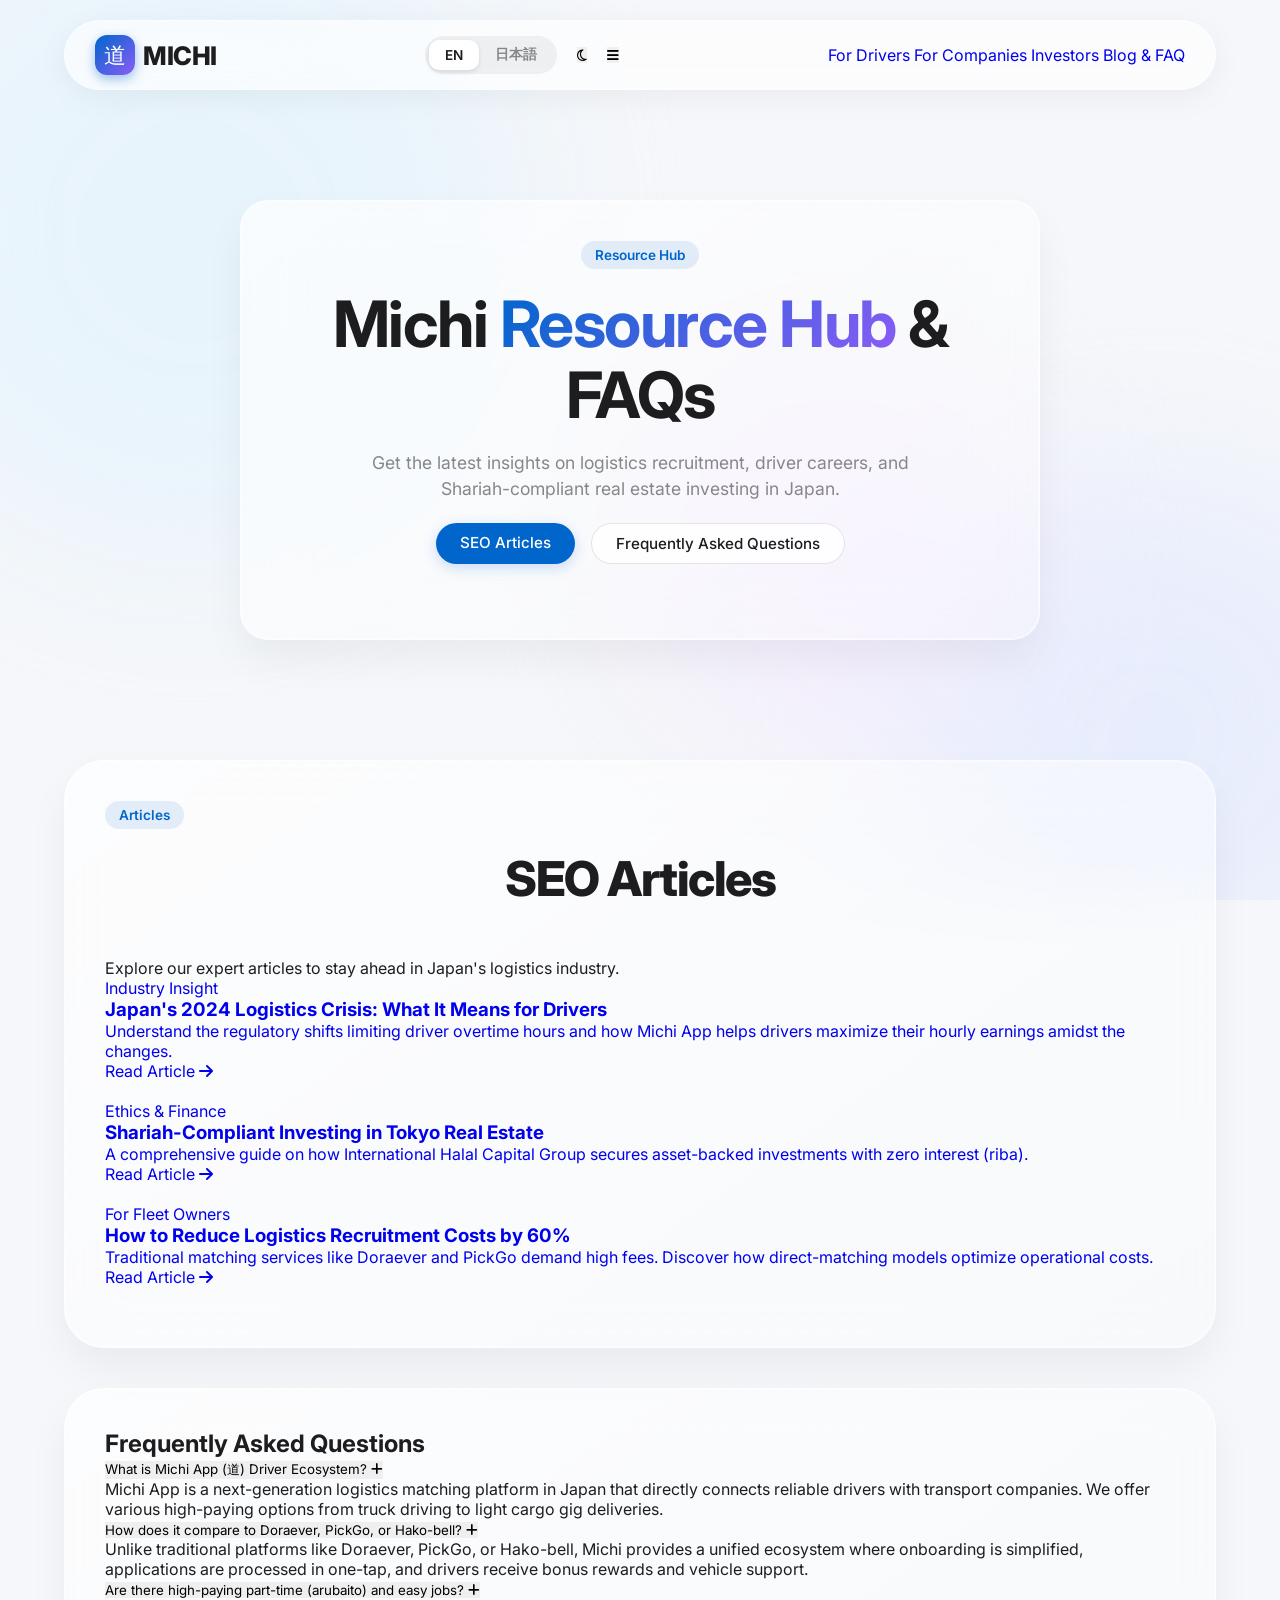
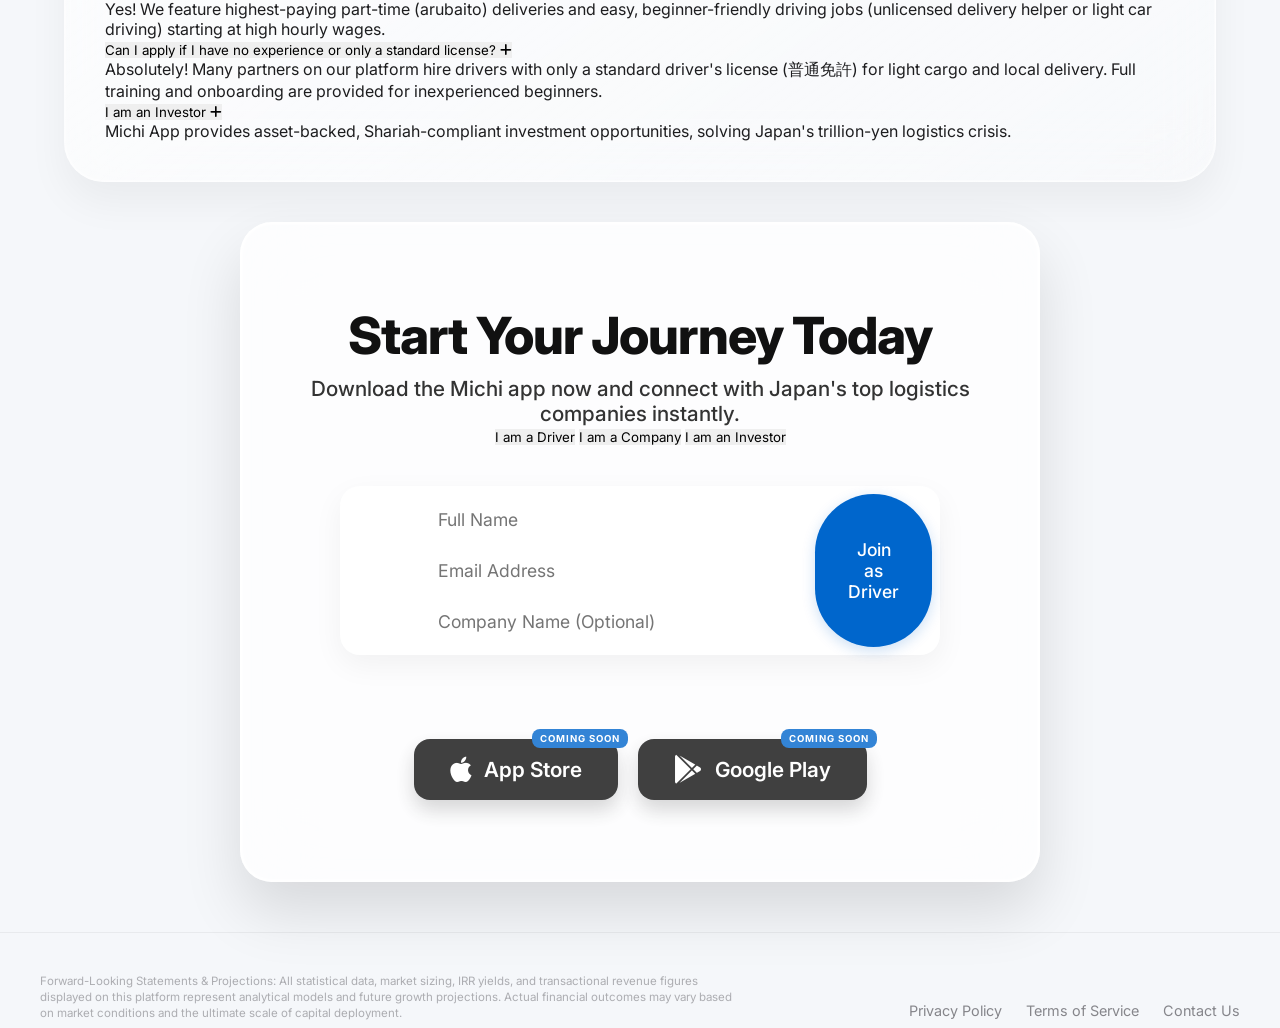
==== commit cae6c899: "style: compact glass app mockup and card dimensions while maintaining custom premium colors and layo" ====
--- a/blog.html
+++ b/blog.html
@@ -217,7 +217,10 @@
 
     <footer class="glass-footer">
         <div class="footer-content">
-            <p data-i18n="footer_copyright">© 2026 Michi (道). A project by <a href="https://halalcapitalgroup.com/" target="_blank" class="parent-company-link"><strong>International Halal Capital Group</strong></a>.</p>
+            <div class="footer-info">
+                <p class="footer-disclaimer" data-i18n="footer_disclaimer">Forward-Looking Statements & Projections: All statistical data, market sizing, IRR yields, and transactional revenue figures displayed on this platform represent analytical models and future growth projections. Actual financial outcomes may vary based on market conditions and the ultimate scale of capital deployment.</p>
+                <p data-i18n="footer_copyright">© 2026 Michi (道). A project by <a href="https://halalcapitalgroup.com/" target="_blank" class="parent-company-link"><strong>International Halal Capital Group</strong></a>.</p>
+            </div>
             <div class="footer-links">
                 <a href="#" data-i18n="footer_privacy">Privacy Policy</a>
                 <a href="#" data-i18n="footer_terms">Terms of Service</a>
--- a/styles.css
+++ b/styles.css
@@ -367,6 +367,65 @@
     font-size: 1.1rem;
 }
 
+/* Premium Minimalist Hero Buttons (Apple-style Classic UI) */
+/* Premium Unified Minimalist Hero Buttons (Uniform Sizes for EN/JA, Bolder & Darker Text) */
+#btn-find-job, #btn-partner-us, #btn-invest-michi {
+    width: 210px !important;
+    max-width: 100% !important;
+    padding: 12px 20px !important;
+    font-size: 0.92rem !important; /* Kichikroq / Smaller */
+    font-weight: 700 !important; /* Semizroq / Bolder */
+    border-radius: 100px !important;
+    display: inline-flex;
+    align-items: center;
+    justify-content: center;
+    text-align: center !important;
+    box-sizing: border-box !important;
+    transition: all 0.5s cubic-bezier(0.165, 0.84, 0.44, 1) !important;
+    cursor: pointer;
+}
+
+/* Default States (Clean classic white/glass style with darker/bold text) */
+#btn-find-job, #btn-partner-us, #btn-invest-michi {
+    background: rgba(255, 255, 255, 0.85) !important;
+    color: #111111 !important; /* To'qroq / Darker */
+    border: 1px solid rgba(0, 0, 0, 0.12) !important;
+    box-shadow: 0 4px 12px rgba(0, 0, 0, 0.03) !important;
+}
+
+/* Hover States (Unified Brand colors applied) */
+#btn-find-job:hover, #btn-partner-us:hover, #btn-invest-michi:hover {
+    background: linear-gradient(135deg, #0066cc, #7c3aed) !important;
+    color: white !important;
+    border-color: transparent !important;
+    transform: translateY(-5px) rotate(0.8deg) scale(1.02) !important;
+    box-shadow: 0 10px 24px rgba(124, 58, 237, 0.3) !important;
+}
+
+/* Press Active States */
+#btn-find-job:active, #btn-partner-us:active, #btn-invest-michi:active {
+    transform: translateY(-2px) scale(0.97) !important;
+}
+
+/* Dark Mode Overrides */
+body.dark-mode #btn-find-job,
+body.dark-mode #btn-partner-us,
+body.dark-mode #btn-invest-michi {
+    background: rgba(255, 255, 255, 0.05) !important;
+    color: #ffffff !important;
+    border: 1px solid rgba(255, 255, 255, 0.12) !important;
+    box-shadow: none !important;
+}
+
+body.dark-mode #btn-find-job:hover,
+body.dark-mode #btn-partner-us:hover,
+body.dark-mode #btn-invest-michi:hover {
+    background: linear-gradient(135deg, #0071e2, #8b5cf6) !important;
+    color: white !important;
+    border-color: transparent !important;
+    box-shadow: 0 10px 24px rgba(139, 92, 246, 0.35) !important;
+}
+
 /* Hero Section */
 .hero-section {
     display: flex;
@@ -374,7 +433,7 @@
     align-items: center;
     max-width: 1200px;
     margin: 0 auto;
-    padding: 120px 20px 60px;
+    padding: 120px 20px 0;
     min-height: 80vh;
     gap: 50px;
 }
@@ -488,15 +547,15 @@
 }
 
 .glass-app-mockup {
-    width: 100%;
-    max-width: 450px;
+    width: 350px;
+    max-width: 100%;
     background: rgba(255, 255, 255, 0.4);
     backdrop-filter: blur(25px);
     -webkit-backdrop-filter: blur(25px);
     border: 1px solid var(--glass-border);
     border-radius: 28px;
     box-shadow: var(--glass-shadow);
-    padding: 30px;
+    padding: 20px;
     transform: rotateY(-10deg) rotateX(5deg);
     transition: transform 0.5s ease;
 }
@@ -508,13 +567,13 @@
 .mockup-header {
     display: flex;
     gap: 6px;
-    margin-bottom: 20px;
-    padding-left: 10px;
+    margin-bottom: 16px;
+    padding-left: 6px;
 }
 
 .mockup-dot {
-    width: 10px;
-    height: 10px;
+    width: 8px;
+    height: 8px;
     border-radius: 50%;
 }
 
@@ -525,16 +584,16 @@
 .mockup-body {
     display: flex;
     flex-direction: column;
-    gap: 16px;
+    gap: 12px;
 }
 
 .mockup-card {
     background: rgba(255, 255, 255, 0.8);
-    border-radius: 20px;
-    padding: 16px;
-    display: flex;
-    align-items: center;
-    gap: 16px;
+    border-radius: 16px;
+    padding: 12px;
+    display: flex;
+    align-items: center;
+    gap: 12px;
     box-shadow: 0 4px 12px rgba(0,0,0,0.03);
     transition: transform 0.2s;
 }
@@ -554,13 +613,13 @@
 }
 
 .card-icon {
-    width: 45px;
-    height: 45px;
-    border-radius: 12px;
+    width: 38px;
+    height: 38px;
+    border-radius: 10px;
     display: flex;
     justify-content: center;
     align-items: center;
-    font-size: 1.2rem;
+    font-size: 1.05rem;
     color: white;
 }
 
@@ -569,12 +628,12 @@
 }
 
 .card-text h4 {
-    font-size: 1rem;
-    margin-bottom: 4px;
+    font-size: 0.9rem;
+    margin-bottom: 2px;
 }
 
 .card-text p {
-    font-size: 0.8rem;
+    font-size: 0.72rem;
     color: var(--primary-color);
     font-weight: 500;
 }
@@ -583,16 +642,16 @@
     margin-left: auto;
     background: var(--text-main);
     color: white;
-    padding: 6px 12px;
+    padding: 5px 10px;
     border-radius: 100px;
-    font-size: 0.8rem;
+    font-size: 0.72rem;
 }
 
 /* Responsive */
 @media (max-width: 992px) {
     .hero-section {
         flex-direction: column;
-        padding-top: 120px;
+        padding-top: 110px;
     }
     
     .hero-content {
@@ -628,6 +687,15 @@
     .cta-group {
         flex-direction: column;
         gap: 12px;
+        align-items: center;
+        width: 100%;
+    }
+    
+    .cta-group button, .cta-group a {
+        width: 100% !important;
+        text-align: center !important;
+        justify-content: center !important;
+        box-sizing: border-box !important;
     }
 
     .glass-app-mockup {
@@ -705,7 +773,7 @@
 }
 
 .feature-card:hover {
-    transform: translateY(-15px);
+    transform: translateY(-15px) rotate(1deg) scale(1.02);
     box-shadow: 0 30px 60px rgba(0, 102, 204, 0.12), inset 0 0 0 1px rgba(255, 255, 255, 1);
 }
 
@@ -773,6 +841,7 @@
 }
 
 .waitlist-section h2 {
+    margin-top: 0;
     font-size: 2.5rem;
     margin-bottom: 10px;
 }
@@ -840,10 +909,30 @@
     color: var(--text-main);
 }
 
+.footer-info {
+    display: flex;
+    flex-direction: column;
+    gap: 8px;
+    max-width: 700px;
+    text-align: left;
+}
+
+.footer-disclaimer {
+    font-size: 0.72rem !important;
+    color: var(--text-secondary);
+    opacity: 0.65;
+    line-height: 1.4;
+    margin: 0;
+}
+
 @media (max-width: 600px) {
     .footer-content {
         flex-direction: column;
         text-align: center;
+    }
+    .footer-info {
+        text-align: center;
+        align-items: center;
     }
 }
 
@@ -1106,6 +1195,7 @@
 }
 
 .investor-section h2 {
+    margin-top: 0;
     font-size: 3rem;
     text-align: center;
     margin-bottom: 50px;
@@ -1127,14 +1217,14 @@
     border-radius: 32px;
     border: 1px solid rgba(255, 255, 255, 0.5);
     box-shadow: 0 15px 35px rgba(0,0,0,0.03);
-    transition: all 0.5s cubic-bezier(0.4, 0, 0.2, 1);
+    transition: all 0.5s cubic-bezier(0.165, 0.84, 0.44, 1);
     display: flex;
     flex-direction: column;
     align-items: flex-start;
 }
 
 .investor-card:hover {
-    transform: translateY(-12px);
+    transform: translateY(-12px) rotate(-1deg) scale(1.02);
     background: rgba(255, 255, 255, 0.7);
     box-shadow: 0 30px 60px rgba(0, 102, 204, 0.1);
     border-color: var(--primary-color);
@@ -1343,6 +1433,10 @@
         width: 95%;
     }
     
+    .hero-section {
+        padding-top: 95px !important;
+    }
+    
     .glass-nav .primary-btn {
         display: none; /* Hide Waitlist button on mobile to save space */
     }
@@ -1568,18 +1662,22 @@
     padding: 35px 30px;
     border-radius: 28px;
     box-shadow: var(--glass-shadow);
-    transition: all 0.3s ease;
+    transition: all 0.5s cubic-bezier(0.165, 0.84, 0.44, 1);
     display: flex;
     flex-direction: column;
 }
 
 .highlight-card:hover {
-    transform: translateY(-8px);
+    transform: translateY(-8px) rotate(0.8deg) scale(1.02);
     border-color: var(--primary-color);
 }
 
+.highlight-card:hover .metric-num {
+    transform: scale(1.06);
+}
+
 .highlight-card:active {
-    transform: translateY(-4px) scale(0.985);
+    transform: translateY(-4px) scale(0.985) rotate(0.3deg);
 }
 
 .highlight-header {
@@ -1639,6 +1737,8 @@
     color: var(--text-main);
     line-height: 1;
     letter-spacing: -1px;
+    transition: transform 0.4s cubic-bezier(0.165, 0.84, 0.44, 1);
+    display: inline-block;
 }
 
 .metric-unit {
@@ -1947,7 +2047,7 @@
     border-radius: 24px;
     padding: 25px;
     box-shadow: var(--glass-shadow);
-    transition: all 0.3s cubic-bezier(0.25, 0.8, 0.25, 1);
+    transition: all 0.5s cubic-bezier(0.165, 0.84, 0.44, 1);
     display: flex;
     flex-direction: column;
     align-items: flex-start;
@@ -1955,13 +2055,13 @@
 }
 
 .convenience-card:hover {
-    transform: translateY(-5px);
+    transform: translateY(-5px) rotate(-0.8deg) scale(1.02);
     border-color: var(--primary-color);
     box-shadow: 0 15px 35px rgba(0, 102, 204, 0.08);
 }
 
 .convenience-card:active {
-    transform: translateY(-2px) scale(0.97);
+    transform: translateY(-2px) scale(0.97) rotate(-0.3deg);
 }
 
 .convenience-card-icon {
@@ -1996,9 +2096,9 @@
 
 /* Premium Logistics Cards */
 .investor-card-premium {
-    background: var(--glass-bg);
-    border: 1px solid var(--glass-border);
-    border-radius: 28px;
+    background: linear-gradient(135deg, rgba(0, 102, 204, 0.08), rgba(139, 92, 246, 0.05));
+    border: 1px solid rgba(0, 102, 204, 0.2);
+    border-radius: 24px;
     padding: 40px;
     box-shadow: var(--glass-shadow);
     transition: all 0.3s cubic-bezier(0.25, 0.8, 0.25, 1);
@@ -2007,6 +2107,7 @@
     display: flex;
     flex-direction: column;
     align-items: flex-start;
+    gap: 20px;
 }
 
 .investor-card-premium::before {
@@ -2444,7 +2545,7 @@
 }
 
 .checklist-card:hover {
-    transform: translateY(-3px) translateX(4px);
+    transform: translateY(-4px) translateX(4px) rotate(0.6deg) scale(1.015);
     background: rgba(255, 255, 255, 0.88);
     border-color: rgba(0, 102, 204, 0.4);
     box-shadow: 0 12px 30px rgba(0, 102, 204, 0.08);
@@ -2640,9 +2741,13 @@
 
 @media (max-width: 991px) {
     .platform-responsive-grid,
-    .logistics-responsive-grid {
-        grid-template-columns: 1fr;
+    .logistics-responsive-grid,
+    .logistics-grid-enhanced {
+        grid-template-columns: 1fr !important;
         gap: 30px;
+    }
+    .logistics-pitch-sidebar {
+        position: static !important;
     }
 }
 
@@ -2670,6 +2775,47 @@
         height: auto !important;
         min-height: 380px !important;
     }
+
+    #demo-locked-screen,
+    #demo-unlocked-screen {
+        height: auto !important;
+        min-height: auto !important;
+        padding: 10px 0;
+    }
+
+    .dashboard-body-area {
+        height: auto !important;
+        padding: 25px 20px !important;
+    }
+
+    .investor-card-premium {
+        padding: 24px !important;
+        gap: 15px !important;
+        border-radius: 20px !important;
+    }
+
+    .pillar-card {
+        padding: 20px !important;
+        gap: 15px !important;
+        border-radius: 20px !important;
+        flex-direction: column !important;
+        align-items: flex-start !important;
+    }
+
+    .pillar-number-wrapper {
+        flex-direction: row !important;
+        align-items: center !important;
+        gap: 10px !important;
+        width: 100% !important;
+    }
+
+    .pillar-number-wrapper div {
+        display: none !important;
+    }
+
+    .logistics-section-title {
+        font-size: 1.8rem !important;
+    }
 }
 
 @media (max-width: 600px) {
@@ -2680,6 +2826,12 @@
         text-align: center;
         padding-top: 20px;
     }
+    .dashboard-header-bar {
+        padding: 10px 15px !important;
+    }
+    .dashboard-address-bar {
+        display: none !important;
+    }
 }
 
 @media (max-width: 480px) {
@@ -2689,6 +2841,18 @@
         align-items: center;
         text-align: center;
         font-size: 0.75rem;
+    }
+    .demo-credentials-grid {
+        grid-template-columns: 1fr !important;
+        gap: 8px !important;
+    }
+    .demo-instructions-box {
+        padding: 10px 12px !important;
+        font-size: 0.78rem !important;
+        gap: 8px !important;
+    }
+    .demo-instructions-box i {
+        font-size: 0.9rem !important;
     }
 }
 
@@ -2742,15 +2906,34 @@
 
 /* Creative Logistics Partnership Styling */
 .logistics-grid-enhanced {
+    display: grid;
+    grid-template-columns: 1fr 1.3fr;
+    gap: 50px;
+    align-items: start;
     width: 100%;
 }
 
+.logistics-pitch-sidebar {
+    position: sticky;
+    top: 100px;
+}
+
+.logistics-section-title {
+    font-size: 2.5rem;
+}
+
 .pillar-card {
-    transition: all 0.3s ease;
+    display: flex;
+    gap: 25px;
+    padding: 30px;
+    border-radius: 24px;
+    background: rgba(255, 255, 255, 0.02);
+    border: 1px solid var(--glass-border);
+    transition: all 0.5s cubic-bezier(0.165, 0.84, 0.44, 1);
 }
 
 .pillar-card:hover {
-    transform: translateX(10px) translateY(-2px);
+    transform: translateX(10px) translateY(-4px) rotate(-0.5deg) scale(1.01);
     border-color: rgba(0, 102, 204, 0.25) !important;
     background: rgba(255, 255, 255, 0.04) !important;
     box-shadow: var(--glass-shadow);
@@ -2801,7 +2984,7 @@
 }
 
 .flow-step-card:hover {
-    transform: translateY(-8px);
+    transform: translateY(-8px) rotate(0.8deg) scale(1.02);
     background: rgba(255, 255, 255, 0.04);
     border-color: rgba(0, 102, 204, 0.3) !important;
     box-shadow: 0 15px 35px rgba(0, 102, 204, 0.15);
@@ -2864,6 +3047,16 @@
     transition: transform 0.3s ease, box-shadow 0.3s ease, border-color 0.3s ease;
 }
 
+.dashboard-header-bar {
+    background: rgba(255, 255, 255, 0.03);
+    padding: 15px 25px;
+    border-bottom: 1px solid var(--glass-border);
+    display: flex;
+    align-items: center;
+    justify-content: space-between;
+    box-sizing: border-box;
+}
+
 .dashboard-body-area {
     padding: 25px 40px;
     position: relative;
@@ -2871,6 +3064,51 @@
     display: flex;
     flex-direction: column;
     justify-content: center;
+    box-sizing: border-box;
+}
+
+#demo-locked-screen {
+    display: flex;
+    flex-direction: column;
+    gap: 20px;
+    z-index: 2;
+    transition: all 0.3s ease;
+    height: 100%;
+    justify-content: center;
+    box-sizing: border-box;
+}
+
+#demo-unlocked-screen {
+    display: none;
+    flex-direction: column;
+    gap: 12px;
+    z-index: 2;
+    transition: all 0.3s ease;
+    max-width: 500px;
+    width: 100%;
+    margin: 0 auto;
+    height: 100%;
+    justify-content: center;
+    box-sizing: border-box;
+}
+
+.demo-credentials-grid {
+    display: grid;
+    grid-template-columns: 1fr 1fr;
+    gap: 12px;
+    margin: 3px 0;
+}
+
+.demo-instructions-box {
+    padding: 15px;
+    border-radius: 12px;
+    background: rgba(0, 102, 204, 0.04);
+    border: 1px solid rgba(0, 102, 204, 0.15);
+    display: flex;
+    align-items: start;
+    gap: 10px;
+    margin: 2px 0;
+    text-align: left;
     box-sizing: border-box;
 }
 
@@ -2946,14 +3184,14 @@
     box-shadow: var(--glass-shadow);
     backdrop-filter: blur(30px);
     -webkit-backdrop-filter: blur(30px);
-    transition: transform 0.3s ease, box-shadow 0.3s ease, border-color 0.3s ease;
+    transition: transform 0.5s cubic-bezier(0.165, 0.84, 0.44, 1), box-shadow 0.5s ease, border-color 0.5s ease;
     display: flex;
     flex-direction: column;
     align-items: center;
 }
 
 .comp-column-card:hover {
-    transform: translateY(-5px);
+    transform: translateY(-8px) rotate(-0.5deg) scale(1.01);
 }
 
 /* Michi Winner Column Highlight */
@@ -2966,7 +3204,7 @@
 }
 
 .comp-column-card.michi-winner:hover {
-    transform: translateY(-8px) scale(1.03);
+    transform: translateY(-10px) scale(1.04) rotate(0.6deg);
     box-shadow: 0 20px 45px rgba(0, 102, 204, 0.3);
 }
 
@@ -3107,5 +3345,43 @@
     }
 }
 
-
-
+/* Global Card Mobile Unification & Optimization */
+@media (max-width: 768px) {
+    .feature-card,
+    .investor-card,
+    .comp-column-card,
+    .investor-card-premium,
+    .pillar-card,
+    .checklist-card,
+    .blog-card,
+    .comp-card,
+    .contact-info-card,
+    .contact-form-card,
+    .patent-warning-card,
+    .flow-step-card,
+    .highlight-card {
+        padding: 24px 20px !important;
+        border-radius: 20px !important;
+        gap: 15px !important;
+    }
+
+    .feature-card h3,
+    .investor-card h3,
+    .comp-column-card h3,
+    .checklist-card h4,
+    .blog-card-title,
+    .comp-card h3,
+    .contact-info-card h4,
+    .highlight-card h3 {
+        font-size: 1.25rem !important;
+        margin-top: 5px !important;
+        margin-bottom: 10px !important;
+    }
+
+    .metric-num {
+        font-size: 2.3rem !important;
+    }
+}
+
+
+
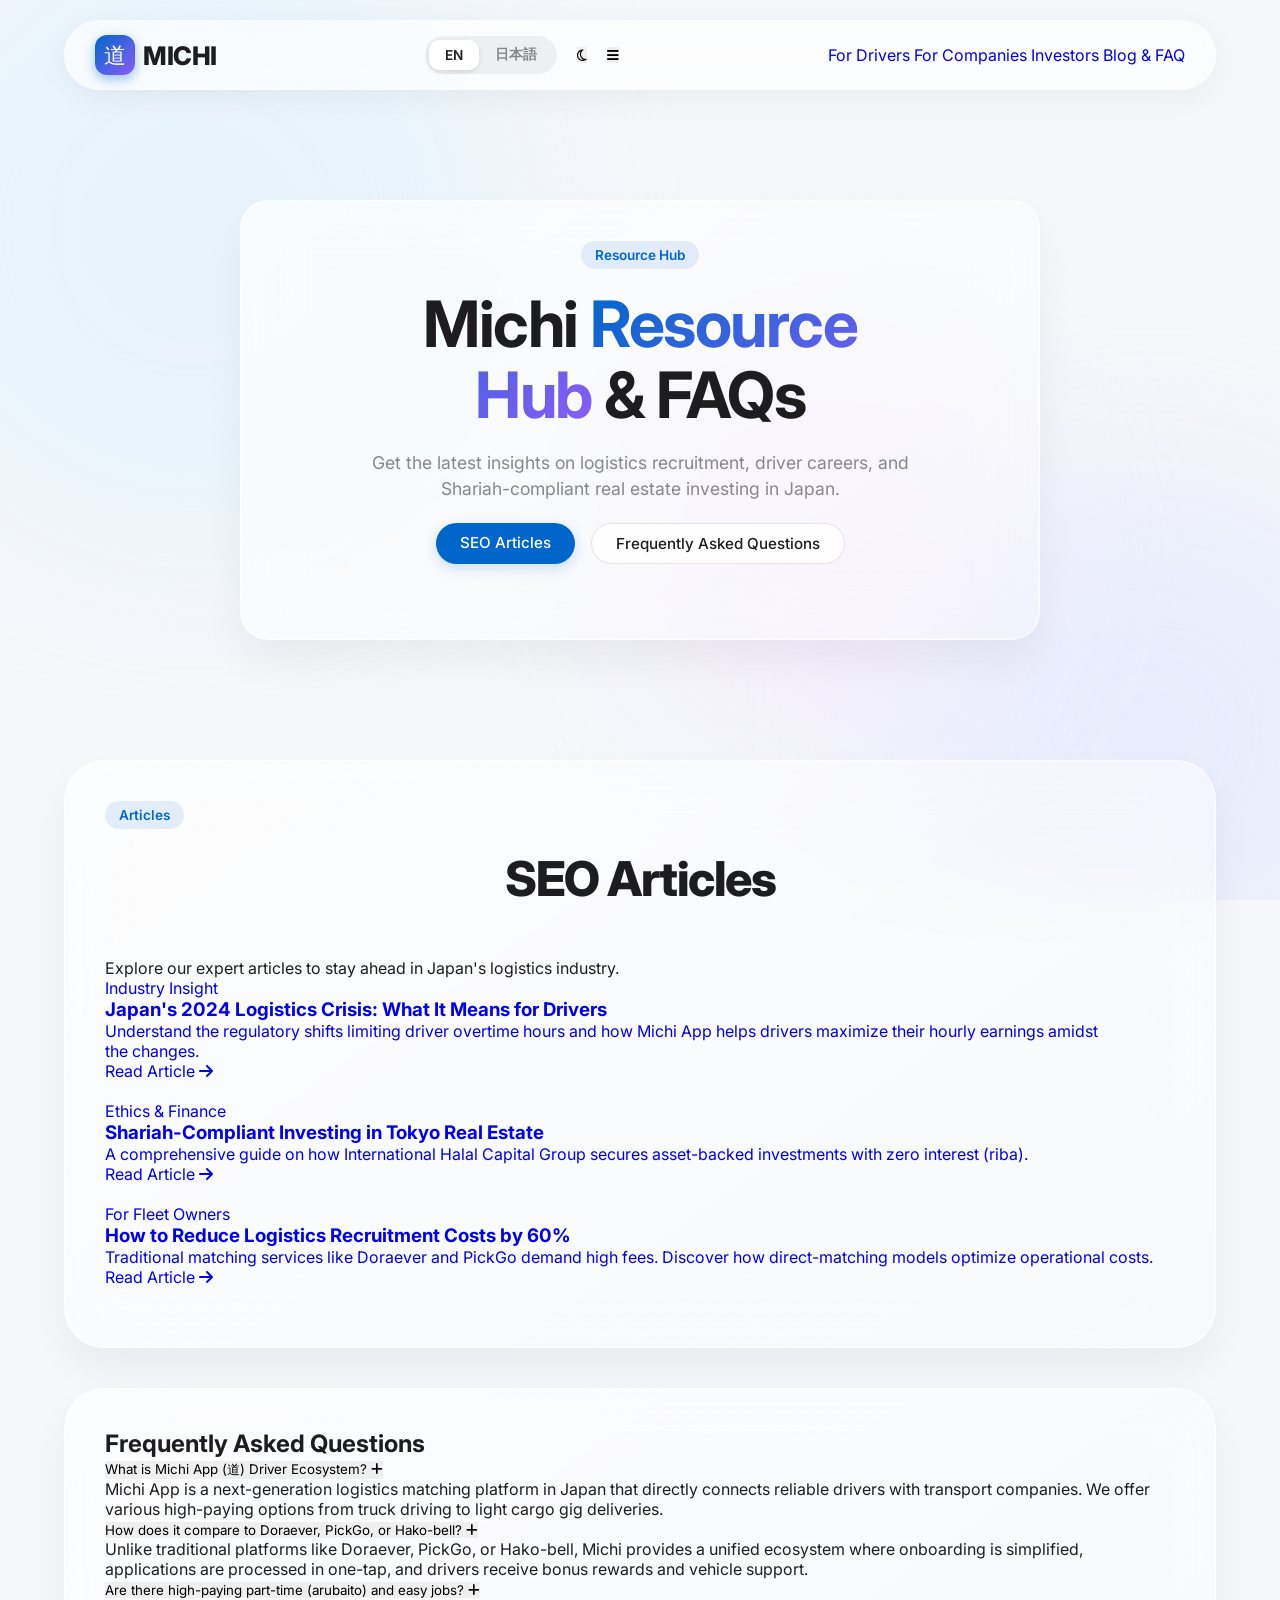
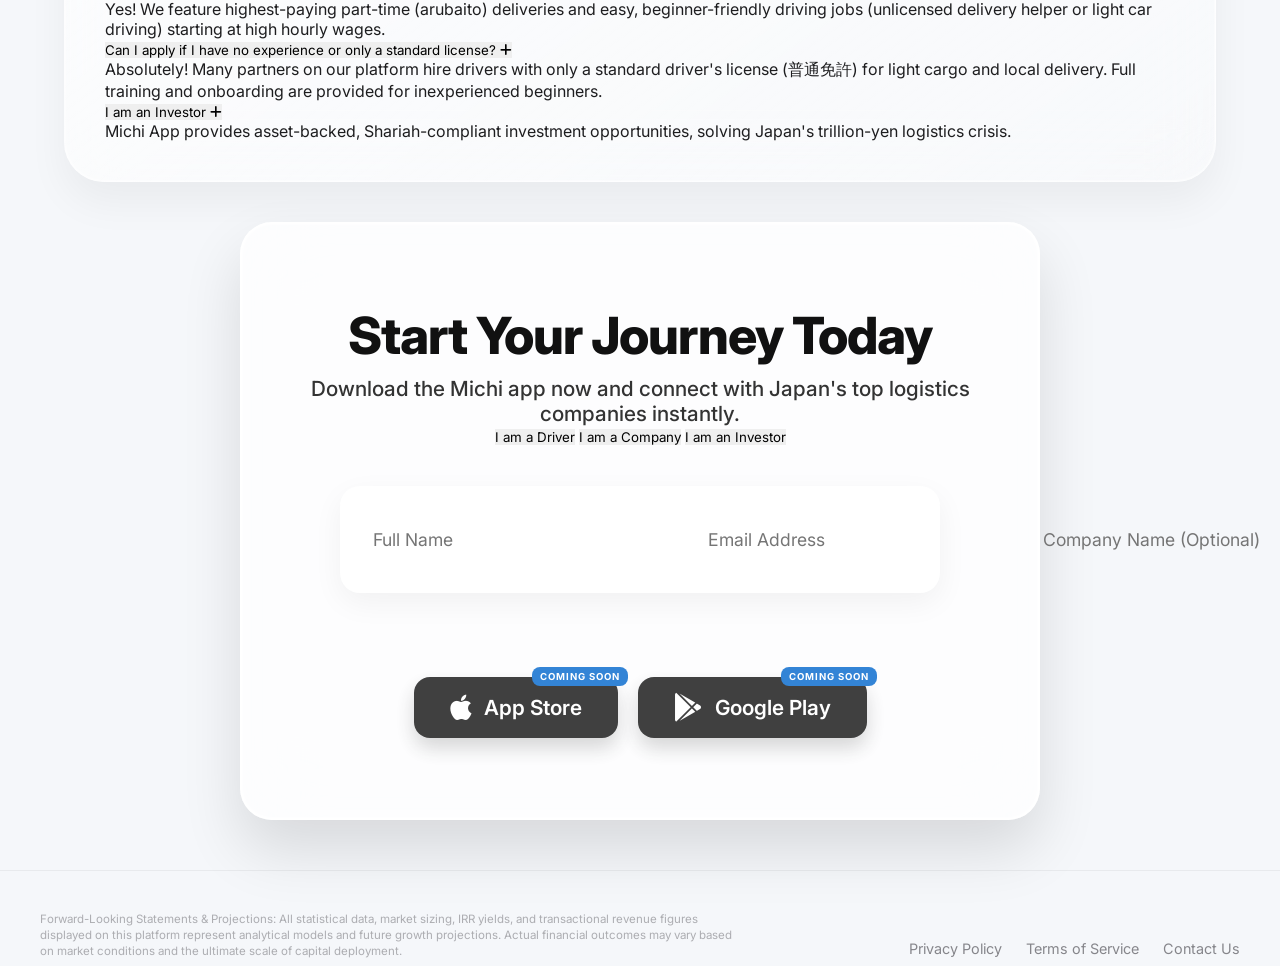
==== commit bb36c60c: "Fix mobile waitlist form layouts, Japanese typography wrap, and staging console unlocking" ====
--- a/blog.html
+++ b/blog.html
@@ -1,11 +1,12 @@
 <!DOCTYPE html>
 <html lang="en">
 <head>
+    <script>document.documentElement.classList.add('js-loading');</script>
     <meta charset="UTF-8">
     <meta name="viewport" content="width=device-width, initial-scale=1.0">
-    <title data-i18n="page_title">Michi App (道) | Premium Driver & Logistics Jobs in Japan</title>
-    <meta name="description" content="Looking for driver jobs in Japan? Michi App connects professional drivers with top logistics and transport companies. Find reliable drivers or get high-paying driver jobs today.">
-    <meta name="keywords" content="Michi, Michi App, Michi Japan, driver jobs Japan, Japan driver recruitment, logistics jobs Japan, find truck driver Japan, logistics matching, 日本のドライバー求人, トラック運転手 求人, 軽貨物ドライバー, 求人マッチング, 道 アプリ, michi アプリ">
+    <title data-i18n="blog_page_title">Michi Blog - Japan Logistics & Driver Insights | 物流業界の動向ブログ</title>
+    <meta name="description" data-i18n="blog_meta_desc" content="Read the latest news and guides about the 2024 driver shortage problem and logistics tech in Japan. 物流の2024年問題や特定技能ドライバー、最新イノベーションの解説。">
+    <meta name="keywords" data-i18n="blog_meta_keywords" content="Japan logistics news, 2024 driver shortage, Specified Skilled Worker visa Japan, transport innovations, 物流2024年問題, トラックドライバー ビザ, 特定技能 運転手">
     <meta name="author" content="Michi Japan">
     <link rel="canonical" href="https://michi.jp.net/blog.html">
     <link rel="icon" type="image/svg+xml" href="./favicon.svg?v=2">
@@ -14,15 +15,15 @@
     <!-- Open Graph / Facebook / Telegram -->
     <meta property="og:type" content="website">
     <meta property="og:url" content="https://michi.jp.net/blog.html">
-    <meta property="og:title" content="Michi App (道) | Premium Driver & Logistics Jobs in Japan">
-    <meta property="og:description" content="Looking for driver jobs in Japan? Michi App connects professional drivers with top logistics and transport companies. Find reliable drivers or get high-paying driver jobs today.">
+    <meta property="og:title" data-i18n="blog_page_title" content="Michi Blog - Japan Logistics & Driver Insights | 物流業界の動向ブログ">
+    <meta property="og:description" data-i18n="blog_meta_desc" content="Read the latest news and guides about the 2024 driver shortage problem and logistics tech in Japan. 物流の2024年問題や特定技能ドライバー、最新イノベーションの解説。">
     <meta property="og:image" content="https://michi.jp.net/phone-mockup.png">
 
     <!-- Twitter -->
     <meta property="twitter:card" content="summary_large_image">
     <meta property="twitter:url" content="https://michi.jp.net/blog.html">
-    <meta property="twitter:title" content="Michi App (道) | Premium Driver & Logistics Jobs in Japan">
-    <meta property="twitter:description" content="Looking for driver jobs in Japan? Michi App connects professional drivers with top logistics and transport companies. Find reliable drivers or get high-paying driver jobs today.">
+    <meta property="twitter:title" data-i18n="blog_page_title" content="Michi Blog - Japan Logistics & Driver Insights | 物流業界の動向ブログ">
+    <meta property="twitter:description" data-i18n="blog_meta_desc" content="Read the latest news and guides about the 2024 driver shortage problem and logistics tech in Japan. 物流の2024年問題や特定技能ドライバー、最新イノベーションの解説。">
     <meta property="twitter:image" content="https://michi.jp.net/phone-mockup.png">
 
     <!-- Using Google Fonts for clean, modern typography similar to iOS -->
@@ -196,7 +197,7 @@
             <button type="button" class="role-tab" data-role="investor" data-i18n="role_investor">I am an Investor</button>
         </div>
 
-        <form id="waitlist-form" class="waitlist-form-container">
+        <form id="waitlist-form" class="waitlist-form-container multiple-fields">
             <input type="hidden" name="role" id="waitlist-role" value="driver">
             
             <div class="form-inputs-grid">
--- a/styles.css
+++ b/styles.css
@@ -1032,8 +1032,43 @@
 }
 
 @media (max-width: 600px) {
-    .waitlist-form {
-        flex-direction: column;
+    /* Single-field Waitlist Form (Horizontal & Compact on Mobile to fit perfectly) */
+    .waitlist-form-container {
+        max-width: 100% !important;
+        width: 100% !important;
+        padding: 5px 5px 5px 12px !important;
+        gap: 6px !important;
+        border-radius: 100px !important;
+        margin: 25px auto 15px !important;
+        box-sizing: border-box !important;
+        align-items: center !important;
+        display: flex !important;
+        flex-direction: row !important;
+        background: white !important;
+    }
+    
+    body.dark-mode .waitlist-form-container {
+        background: rgba(28, 28, 30, 0.8) !important;
+    }
+    
+    .waitlist-input {
+        padding: 8px 4px !important;
+        font-size: 0.95rem !important;
+        width: 100% !important;
+        min-width: 0 !important;
+        background: transparent !important;
+        border: none !important;
+    }
+    
+    .waitlist-form-container .primary-btn.large {
+        padding: 10px 18px !important;
+        font-size: 0.88rem !important;
+        white-space: nowrap !important;
+        border-radius: 100px !important;
+        flex-shrink: 0 !important;
+        transform: none !important;
+        box-shadow: none !important;
+        width: auto !important;
     }
 }
 
@@ -1308,6 +1343,66 @@
     outline: none;
     background: transparent;
     font-family: 'Inter', sans-serif;
+}
+
+/* Multiple fields form layout */
+.form-inputs-grid {
+    display: flex;
+    gap: 12px;
+    flex: 1;
+}
+
+@media (max-width: 768px) {
+    /* If the form contains multiple fields, stack them vertically on mobile */
+    .waitlist-form-container.multiple-fields,
+    .waitlist-form-container:has(.form-inputs-grid) {
+        flex-direction: column !important;
+        align-items: stretch !important;
+        padding: 20px !important;
+        border-radius: 24px !important;
+        gap: 15px !important;
+        background: white !important;
+    }
+    
+    body.dark-mode .waitlist-form-container.multiple-fields,
+    body.dark-mode .waitlist-form-container:has(.form-inputs-grid) {
+        background: rgba(28, 28, 30, 0.8) !important;
+    }
+    
+    .waitlist-form-container.multiple-fields .form-inputs-grid,
+    .waitlist-form-container:has(.form-inputs-grid) .form-inputs-grid {
+        flex-direction: column !important;
+        width: 100% !important;
+        gap: 10px !important;
+        display: flex !important;
+    }
+    
+    .waitlist-form-container.multiple-fields .waitlist-input,
+    .waitlist-form-container:has(.form-inputs-grid) .waitlist-input {
+        background: rgba(0, 0, 0, 0.03) !important;
+        border: 1px solid rgba(0, 0, 0, 0.08) !important;
+        border-radius: 12px !important;
+        padding: 12px 16px !important;
+        width: 100% !important;
+        box-sizing: border-box !important;
+        font-size: 1rem !important;
+    }
+    
+    body.dark-mode .waitlist-form-container.multiple-fields .waitlist-input,
+    body.dark-mode .waitlist-form-container:has(.form-inputs-grid) .waitlist-input {
+        background: rgba(255, 255, 255, 0.05) !important;
+        border: 1px solid rgba(255, 255, 255, 0.1) !important;
+        color: #fff !important;
+    }
+    
+    .waitlist-form-container.multiple-fields button[type="submit"],
+    .waitlist-form-container:has(.form-inputs-grid) button[type="submit"] {
+        width: 100% !important;
+        border-radius: 12px !important;
+        padding: 12px !important;
+        font-size: 1rem !important;
+        box-sizing: border-box !important;
+    }
 }
 
 .form-message {
@@ -3079,7 +3174,7 @@
 }
 
 #demo-unlocked-screen {
-    display: none;
+    display: flex;
     flex-direction: column;
     gap: 12px;
     z-index: 2;
@@ -3383,5 +3478,330 @@
     }
 }
 
-
-
+/* ==========================================
+   PREVENT GSAP FOUC (Flash of Unstyled Content)
+   ========================================== */
+html.js-loading .hero-content .badge,
+html.js-loading .hero-content h1,
+html.js-loading .hero-content .description,
+html.js-loading .hero-content .cta-group,
+html.js-loading .hero-content .stats-row,
+html.js-loading .hero-dashboard-widget,
+html.js-loading .app-mockup-wrapper,
+html.js-loading .animated-phone-wrapper,
+html.js-loading .investor-section,
+html.js-loading .features-section,
+html.js-loading .waitlist-section,
+html.js-loading .investor-card,
+html.js-loading .feature-card,
+html.js-loading .convenience-card,
+html.js-loading .highlight-card,
+html.js-loading .flow-step-card,
+html.js-loading .pillar-card,
+html.js-loading .comp-column-card,
+html.js-loading .checklist-card,
+html.js-loading .blog-card,
+html.js-loading .comp-card,
+html.js-loading .contact-info-card,
+html.js-loading .contact-form-card,
+html.js-loading .patent-warning-card,
+html.js-loading .safety-chart-card {
+    opacity: 0 !important;
+}
+
+/* ==========================================
+   PREMIUM SMOOTH CARD HOVER EFFECTS
+   ========================================== */
+
+/* Universal Transition Override for Premium Feel */
+.feature-card,
+.investor-card,
+.highlight-card,
+.convenience-card,
+.checklist-card,
+.pillar-card,
+.flow-step-card,
+.comp-column-card,
+.investor-card-premium,
+.blog-card,
+.comp-card,
+.contact-info-card,
+.contact-form-card,
+.patent-warning-card,
+.safety-chart-card,
+.mockup-card {
+    transition: transform 0.5s cubic-bezier(0.165, 0.84, 0.44, 1), 
+                box-shadow 0.5s cubic-bezier(0.165, 0.84, 0.44, 1), 
+                background-color 0.5s cubic-bezier(0.165, 0.84, 0.44, 1),
+                background 0.5s cubic-bezier(0.165, 0.84, 0.44, 1),
+                border-color 0.5s cubic-bezier(0.165, 0.84, 0.44, 1) !important;
+}
+
+/* Universal Transition for Card Icons */
+.feature-icon-wrapper,
+.feature-icon,
+.investor-icon,
+.investor-icon i,
+.convenience-card-icon,
+.convenience-card-icon i,
+.checklist-icon,
+.checklist-icon i,
+.step-icon-circle,
+.step-icon-circle i,
+.pillar-num-text,
+.comp-item-icon,
+.investor-card-premium i,
+.card-icon i,
+.blog-card img {
+    transition: transform 0.5s cubic-bezier(0.165, 0.84, 0.44, 1), 
+                background 0.5s ease, 
+                color 0.5s ease !important;
+}
+
+/* 1. Feature Cards Hover */
+.feature-card:hover {
+    transform: translateY(-8px) rotate(0.8deg) scale(1.02) !important;
+    background: linear-gradient(145deg, rgba(255, 255, 255, 0.98), rgba(240, 246, 255, 0.9)) !important;
+    border-color: rgba(0, 102, 204, 0.3) !important;
+    box-shadow: 0 25px 50px rgba(0, 102, 204, 0.08), inset 0 0 0 1px rgba(255, 255, 255, 1) !important;
+}
+body.dark-mode .feature-card:hover {
+    background: linear-gradient(145deg, rgba(30, 30, 40, 0.95), rgba(20, 20, 30, 0.8)) !important;
+    border-color: rgba(0, 113, 227, 0.35) !important;
+    box-shadow: 0 25px 50px rgba(0, 113, 227, 0.15), inset 0 0 0 1px rgba(255, 255, 255, 0.05) !important;
+}
+.feature-card:hover .feature-icon-wrapper {
+    transform: scale(1.15) rotate(8deg) !important;
+}
+
+/* 2. Investor Cards Hover */
+.investor-card:hover {
+    transform: translateY(-8px) rotate(-0.8deg) scale(1.015) !important;
+    background: linear-gradient(145deg, rgba(255, 255, 255, 0.9), rgba(244, 247, 254, 0.85)) !important;
+    border-color: rgba(0, 102, 204, 0.35) !important;
+    box-shadow: 0 25px 50px rgba(0, 102, 204, 0.08) !important;
+}
+body.dark-mode .investor-card:hover {
+    background: linear-gradient(145deg, rgba(25, 25, 35, 0.8), rgba(15, 15, 25, 0.7)) !important;
+    border-color: rgba(0, 113, 227, 0.35) !important;
+    box-shadow: 0 25px 50px rgba(0, 113, 227, 0.12) !important;
+}
+.investor-card:hover .investor-icon {
+    transform: scale(1.15) rotate(8deg) !important;
+}
+
+/* 3. Highlight Cards Hover */
+.highlight-card:hover {
+    transform: translateY(-8px) rotate(0.6deg) scale(1.015) !important;
+    background: linear-gradient(145deg, rgba(255, 255, 255, 0.95), rgba(240, 246, 255, 0.95)) !important;
+    border-color: var(--primary-color) !important;
+    box-shadow: 0 25px 50px rgba(0, 102, 204, 0.08) !important;
+}
+body.dark-mode .highlight-card:hover {
+    background: linear-gradient(145deg, rgba(25, 25, 35, 0.85), rgba(15, 15, 25, 0.75)) !important;
+    border-color: var(--primary-color) !important;
+    box-shadow: 0 25px 50px rgba(124, 58, 237, 0.12) !important;
+}
+
+/* 4. Convenience Cards Hover */
+.convenience-card:hover {
+    transform: translateY(-6px) rotate(-0.6deg) scale(1.02) !important;
+    background: linear-gradient(145deg, rgba(255, 255, 255, 0.92), rgba(244, 243, 255, 0.9)) !important;
+    border-color: rgba(139, 92, 246, 0.4) !important;
+    box-shadow: 0 20px 40px rgba(139, 92, 246, 0.08) !important;
+}
+body.dark-mode .convenience-card:hover {
+    background: linear-gradient(145deg, rgba(30, 25, 45, 0.8), rgba(15, 15, 25, 0.7)) !important;
+    border-color: rgba(139, 92, 246, 0.45) !important;
+    box-shadow: 0 20px 40px rgba(139, 92, 246, 0.15) !important;
+}
+.convenience-card:hover .convenience-card-icon {
+    transform: scale(1.15) rotate(8deg) !important;
+}
+
+/* 5. Checklist Cards Hover */
+.checklist-card:hover {
+    transform: translateY(-5px) translateX(4px) rotate(0.4deg) scale(1.01) !important;
+    background: linear-gradient(145deg, rgba(255, 255, 255, 0.9), rgba(240, 253, 250, 0.95)) !important;
+    border-color: rgba(16, 185, 129, 0.4) !important;
+    box-shadow: 0 15px 30px rgba(16, 185, 129, 0.08) !important;
+}
+body.dark-mode .checklist-card:hover {
+    background: linear-gradient(145deg, rgba(20, 35, 30, 0.8), rgba(15, 20, 20, 0.7)) !important;
+    border-color: rgba(16, 185, 129, 0.45) !important;
+    box-shadow: 0 15px 30px rgba(16, 185, 129, 0.12) !important;
+}
+.checklist-card:hover .checklist-icon i {
+    transform: scale(1.2) rotate(10deg) !important;
+}
+
+/* 6. Pillar Cards Hover */
+.pillar-card:hover {
+    transform: translateY(-6px) translateX(6px) rotate(-0.5deg) scale(1.01) !important;
+    background: linear-gradient(145deg, rgba(255, 255, 255, 0.92), rgba(245, 247, 255, 0.9)) !important;
+    border-color: rgba(0, 102, 204, 0.3) !important;
+    box-shadow: 0 20px 40px rgba(0, 102, 204, 0.08) !important;
+}
+body.dark-mode .pillar-card:hover {
+    background: rgba(28, 28, 30, 0.85) !important;
+    border-color: rgba(0, 113, 227, 0.35) !important;
+    box-shadow: 0 20px 40px rgba(0, 113, 227, 0.15) !important;
+}
+.pillar-card:hover .pillar-num-text {
+    transform: scale(1.15) rotate(5deg) !important;
+}
+
+/* 7. Flow Step Cards Hover */
+.flow-step-card:hover {
+    transform: translateY(-8px) rotate(0.6deg) scale(1.02) !important;
+    background: linear-gradient(145deg, rgba(255, 255, 255, 0.95), rgba(245, 247, 255, 0.95)) !important;
+    border-color: rgba(0, 102, 204, 0.35) !important;
+    box-shadow: 0 20px 40px rgba(0, 102, 204, 0.08) !important;
+}
+body.dark-mode .flow-step-card:hover {
+    background: rgba(255, 255, 255, 0.05) !important;
+    border-color: rgba(0, 113, 227, 0.35) !important;
+    box-shadow: 0 20px 40px rgba(0, 113, 227, 0.12) !important;
+}
+.flow-step-card:hover .step-icon-circle {
+    transform: scale(1.15) rotate(8deg) !important;
+}
+
+/* 8. Competitive Column Cards Hover */
+.comp-column-card:hover {
+    transform: translateY(-6px) rotate(-0.5deg) scale(1.015) !important;
+    border-color: rgba(0, 102, 204, 0.2) !important;
+    box-shadow: 0 20px 40px rgba(0, 0, 0, 0.06) !important;
+}
+body.dark-mode .comp-column-card:hover {
+    border-color: rgba(255, 255, 255, 0.15) !important;
+    box-shadow: 0 20px 40px rgba(0, 0, 0, 0.25) !important;
+}
+.comp-column-card.michi-winner:hover {
+    transform: translateY(-10px) scale(1.04) rotate(0.6deg) !important;
+    box-shadow: 0 25px 50px rgba(0, 102, 204, 0.25) !important;
+}
+
+/* 9. Premium Logistics Sidebar Card Hover */
+.investor-card-premium:hover {
+    transform: translateY(-8px) rotate(0.5deg) scale(1.015) !important;
+    box-shadow: 0 25px 50px rgba(0, 102, 204, 0.08) !important;
+}
+body.dark-mode .investor-card-premium:hover {
+    box-shadow: 0 25px 50px rgba(124, 58, 237, 0.15) !important;
+}
+.investor-card-premium:hover i {
+    transform: scale(1.15) rotate(8deg) !important;
+}
+
+/* 10. Web Demo Mockup Cards Hover */
+.mockup-card:hover {
+    transform: translateY(-4px) scale(1.02) rotate(0.5deg) !important;
+    box-shadow: 0 10px 25px rgba(0,0,0,0.06) !important;
+}
+.mockup-card:hover .card-icon i {
+    transform: scale(1.15) rotate(6deg) !important;
+}
+
+/* 11. Blog Cards Hover */
+.blog-card:hover {
+    transform: translateY(-8px) rotate(0.5deg) scale(1.015) !important;
+    border-color: rgba(0, 102, 204, 0.25) !important;
+    box-shadow: 0 25px 50px rgba(0, 102, 204, 0.08) !important;
+}
+.blog-card:hover img {
+    transform: scale(1.05) !important;
+}
+
+/* 12. Companies / Driver Comp Cards Hover */
+.comp-card:hover {
+    transform: translateY(-8px) rotate(0.5deg) scale(1.015) !important;
+    border-color: rgba(0, 102, 204, 0.25) !important;
+    box-shadow: 0 25px 50px rgba(0, 102, 204, 0.08) !important;
+}
+
+/* 13. Contact Page Info & Form Cards Hover */
+.contact-info-card:hover,
+.contact-form-card:hover {
+    transform: translateY(-6px) rotate(0.5deg) scale(1.01) !important;
+    border-color: rgba(0, 102, 204, 0.25) !important;
+    box-shadow: 0 20px 40px rgba(0, 102, 204, 0.06) !important;
+}
+
+/* 14. Safety Chart & Patent Warning Hover */
+.safety-chart-card:hover {
+    transform: translateY(-6px) scale(1.01) !important;
+    box-shadow: 0 20px 40px rgba(0, 102, 204, 0.06) !important;
+}
+.patent-warning-card:hover {
+    transform: translateY(-4px) scale(1.005) !important;
+    box-shadow: 0 15px 35px rgba(239, 68, 68, 0.06) !important;
+}
+
+/* ==========================================
+   TYPOGRAPHY & LINE WRAPPING OPTIMIZATIONS
+   ========================================== */
+
+.nobr {
+    display: inline-block !important;
+    white-space: nowrap !important;
+}
+
+/* Prevent orphans (single words or characters on a line) for headings and short items */
+h1, h2, h3, h4, h5, h6, 
+.badge, 
+.primary-btn, 
+.secondary-btn, 
+.apply-btn, 
+.stat-item h3, 
+.stat-item p,
+.metric-num,
+.comp-card-badge,
+.step-badge,
+.pillar-num-text {
+    word-break: keep-all;
+    overflow-wrap: break-word;
+    text-wrap: balance; /* Automatically balances line widths to prevent single-word orphans */
+}
+
+/* Paragraphs, descriptions, lists, and standard copy */
+p, li, .description, .dark-text, .flow-step-card p, .pillar-card p, .feature-card p, .investor-card p {
+    text-wrap: pretty; /* Prevents trailing single-word/character orphans at paragraph endings */
+}
+
+/* Specific optimizations for Japanese typography (to keep phrases intact and prevent single character drops) */
+html[lang="ja"] {
+    line-break: strict; /* Prevents punctuation, symbols, and small kana from starting a new line */
+    word-break: normal;
+}
+
+html[lang="ja"] h1,
+html[lang="ja"] h2,
+html[lang="ja"] h3,
+html[lang="ja"] h4,
+html[lang="ja"] h5,
+html[lang="ja"] h6,
+html[lang="ja"] .badge,
+html[lang="ja"] .primary-btn,
+html[lang="ja"] .secondary-btn,
+html[lang="ja"] .apply-btn,
+html[lang="ja"] .comp-card-badge,
+html[lang="ja"] .step-badge,
+html[lang="ja"] .pillar-num-text {
+    word-break: keep-all; /* Keeps Japanese words/phrases whole in headings, buttons, and badges */
+    overflow-wrap: anywhere;
+}
+
+.hide-screen {
+    display: none !important;
+}
+
+/* Global scroll margin top configuration to prevent fixed header from covering sections */
+section, main, .investor-section, .features-section, .waitlist-section, .faq-section {
+    scroll-margin-top: 110px;
+}
+@media (max-width: 800px) {
+    section, main, .investor-section, .features-section, .waitlist-section, .faq-section {
+        scroll-margin-top: 85px;
+    }
+}
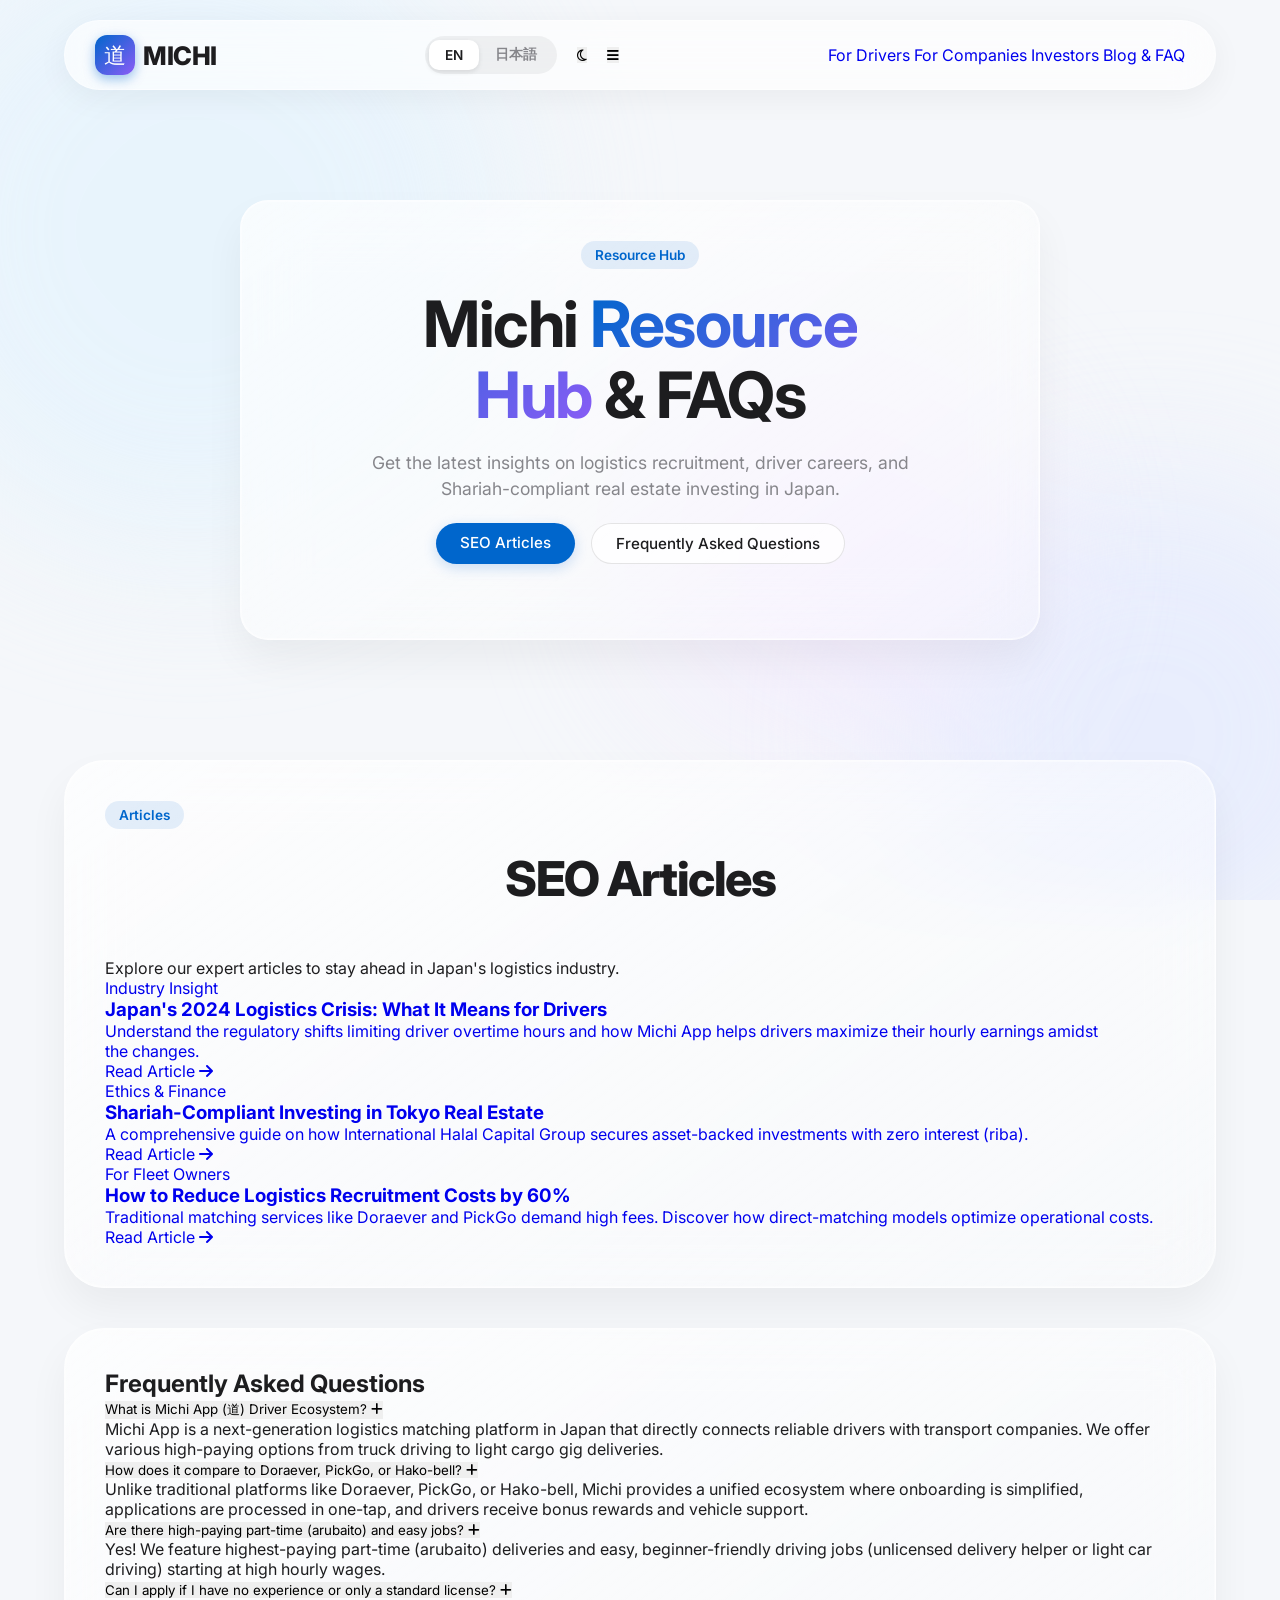
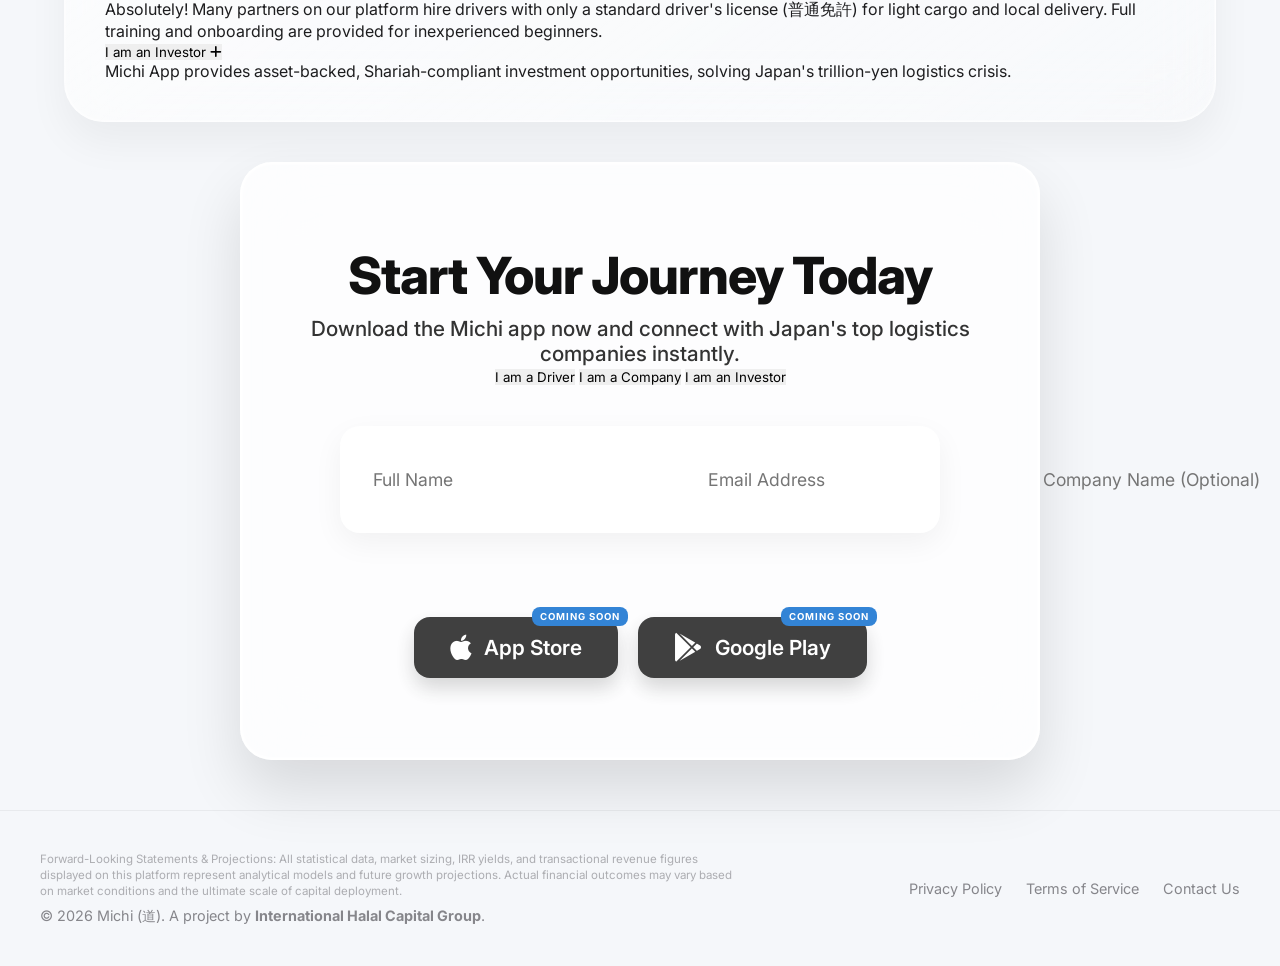
==== commit 70117baf: "Fix mobile layout alignment, increase scroll margin top, and add v=5 cache busting versioning to sty" ====
--- a/blog.html
+++ b/blog.html
@@ -10,7 +10,7 @@
     <meta name="author" content="Michi Japan">
     <link rel="canonical" href="https://michi.jp.net/blog.html">
     <link rel="icon" type="image/svg+xml" href="./favicon.svg?v=2">
-    <link rel="stylesheet" href="./styles.css">
+    <link rel="stylesheet" href="./styles.css?v=5">
 
     <!-- Open Graph / Facebook / Telegram -->
     <meta property="og:type" content="website">
@@ -230,6 +230,6 @@
         </div>
     </footer>
 
-    <script src="./script.js"></script>
+    <script src="./script.js?v=5"></script>
 </body>
 </html>
--- a/styles.css
+++ b/styles.css
@@ -2900,8 +2900,10 @@
     .pillar-number-wrapper {
         flex-direction: row !important;
         align-items: center !important;
+        justify-content: flex-start !important;
         gap: 10px !important;
-        width: 100% !important;
+        width: auto !important;
+        margin-bottom: 5px !important;
     }
 
     .pillar-number-wrapper div {
@@ -3802,6 +3804,6 @@
 }
 @media (max-width: 800px) {
     section, main, .investor-section, .features-section, .waitlist-section, .faq-section {
-        scroll-margin-top: 85px;
-    }
-}
+        scroll-margin-top: 120px !important;
+    }
+}
